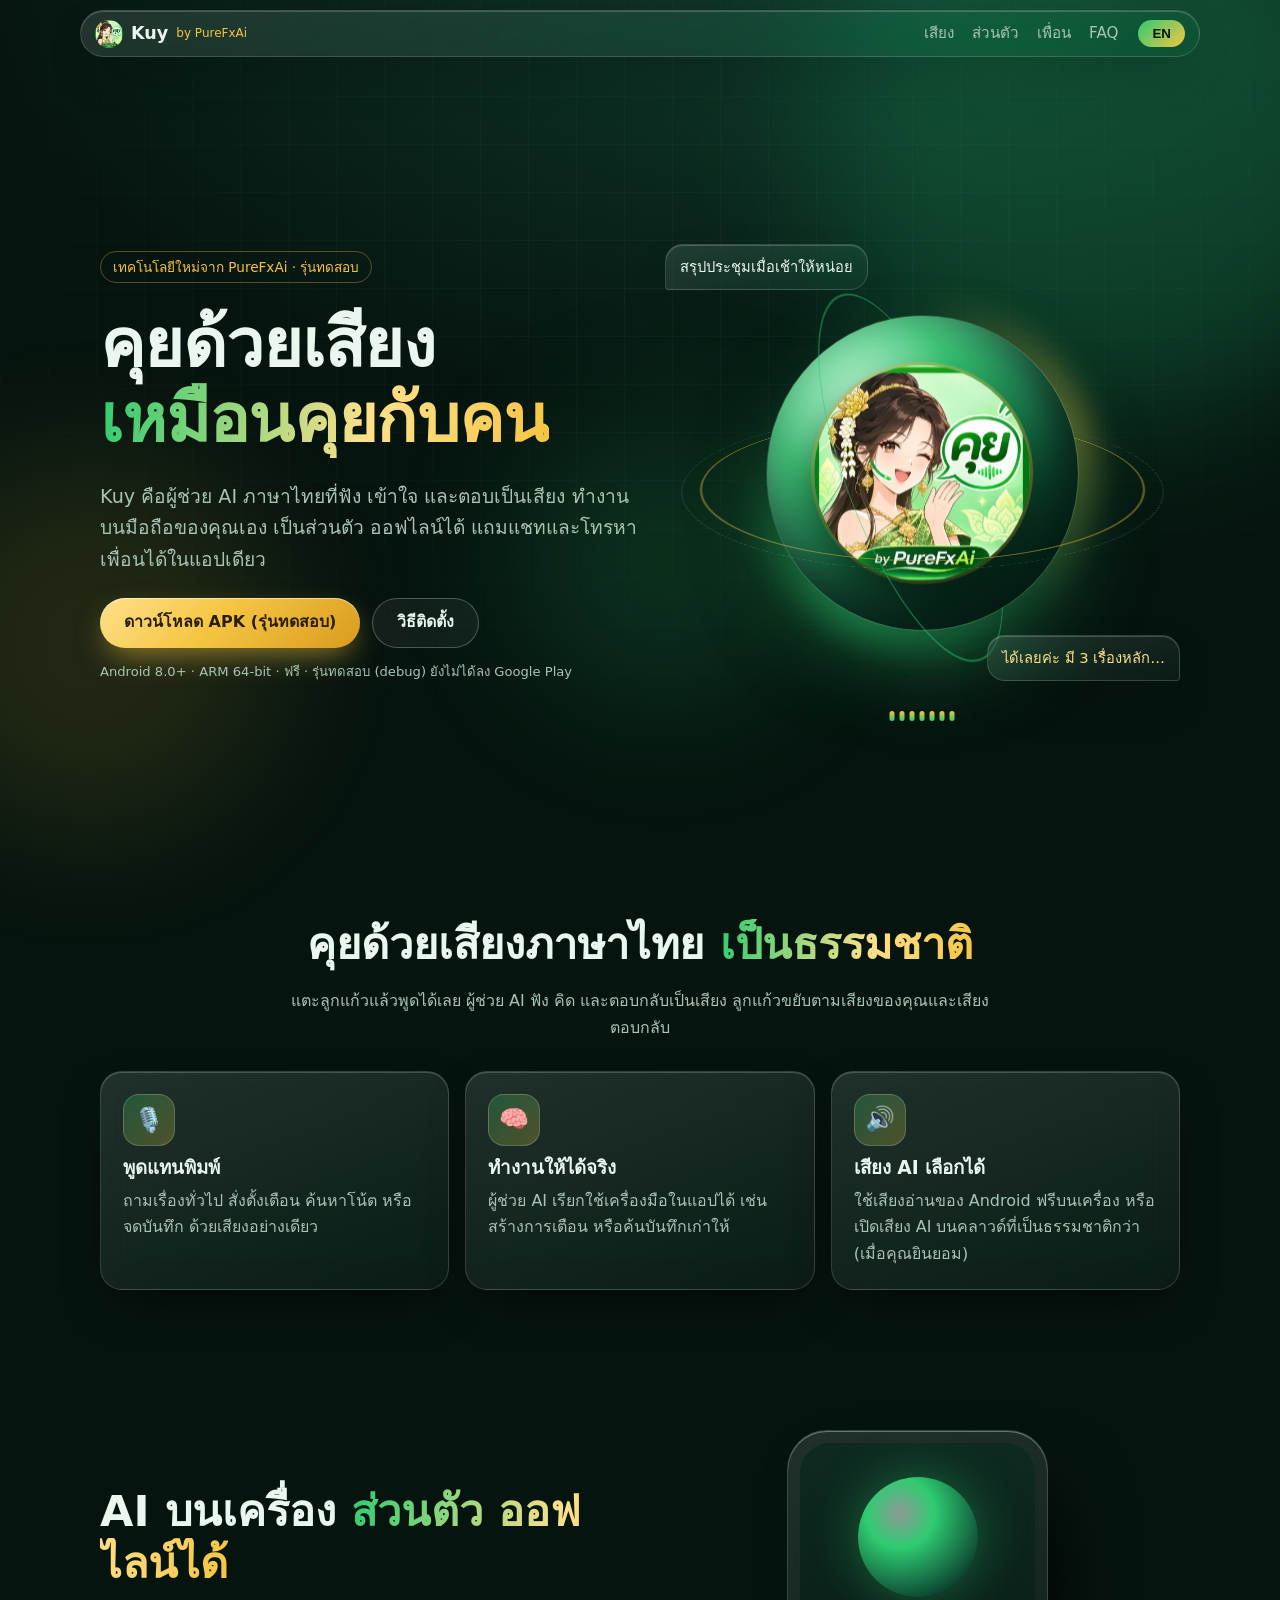
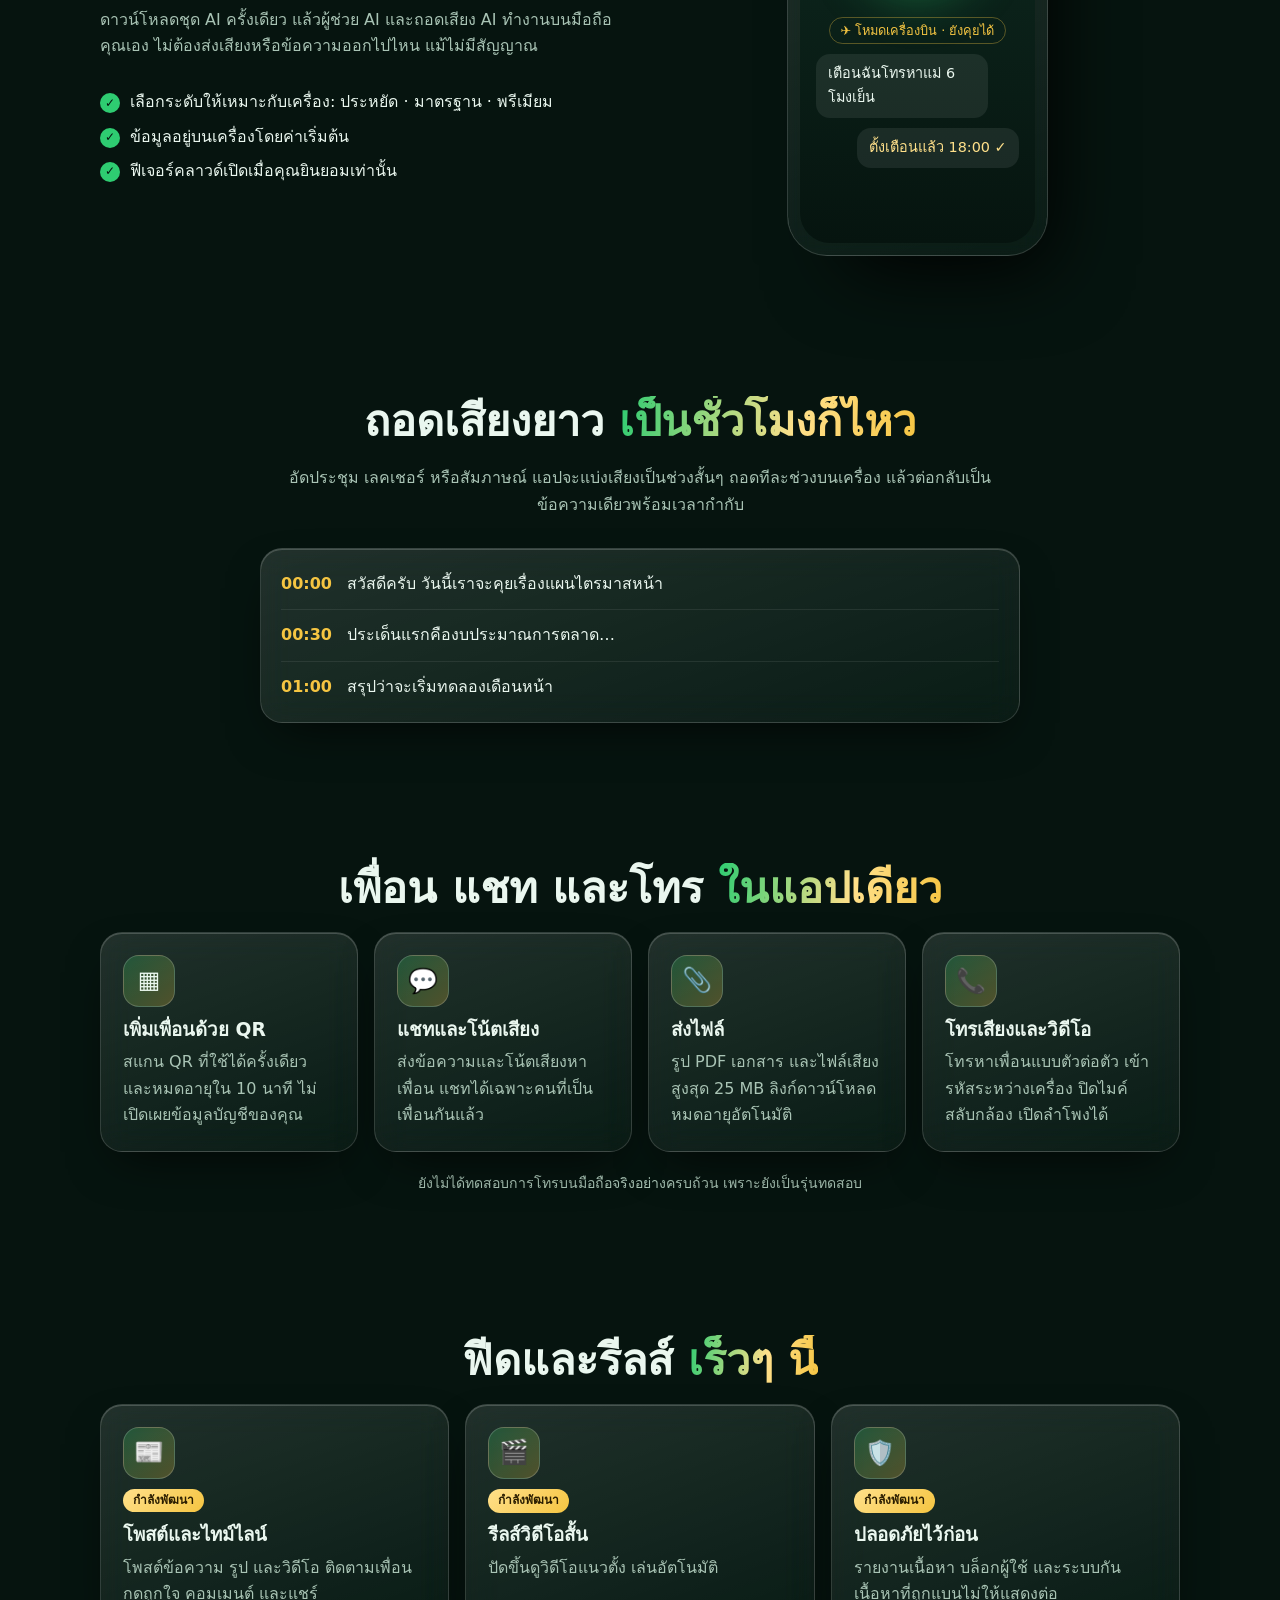
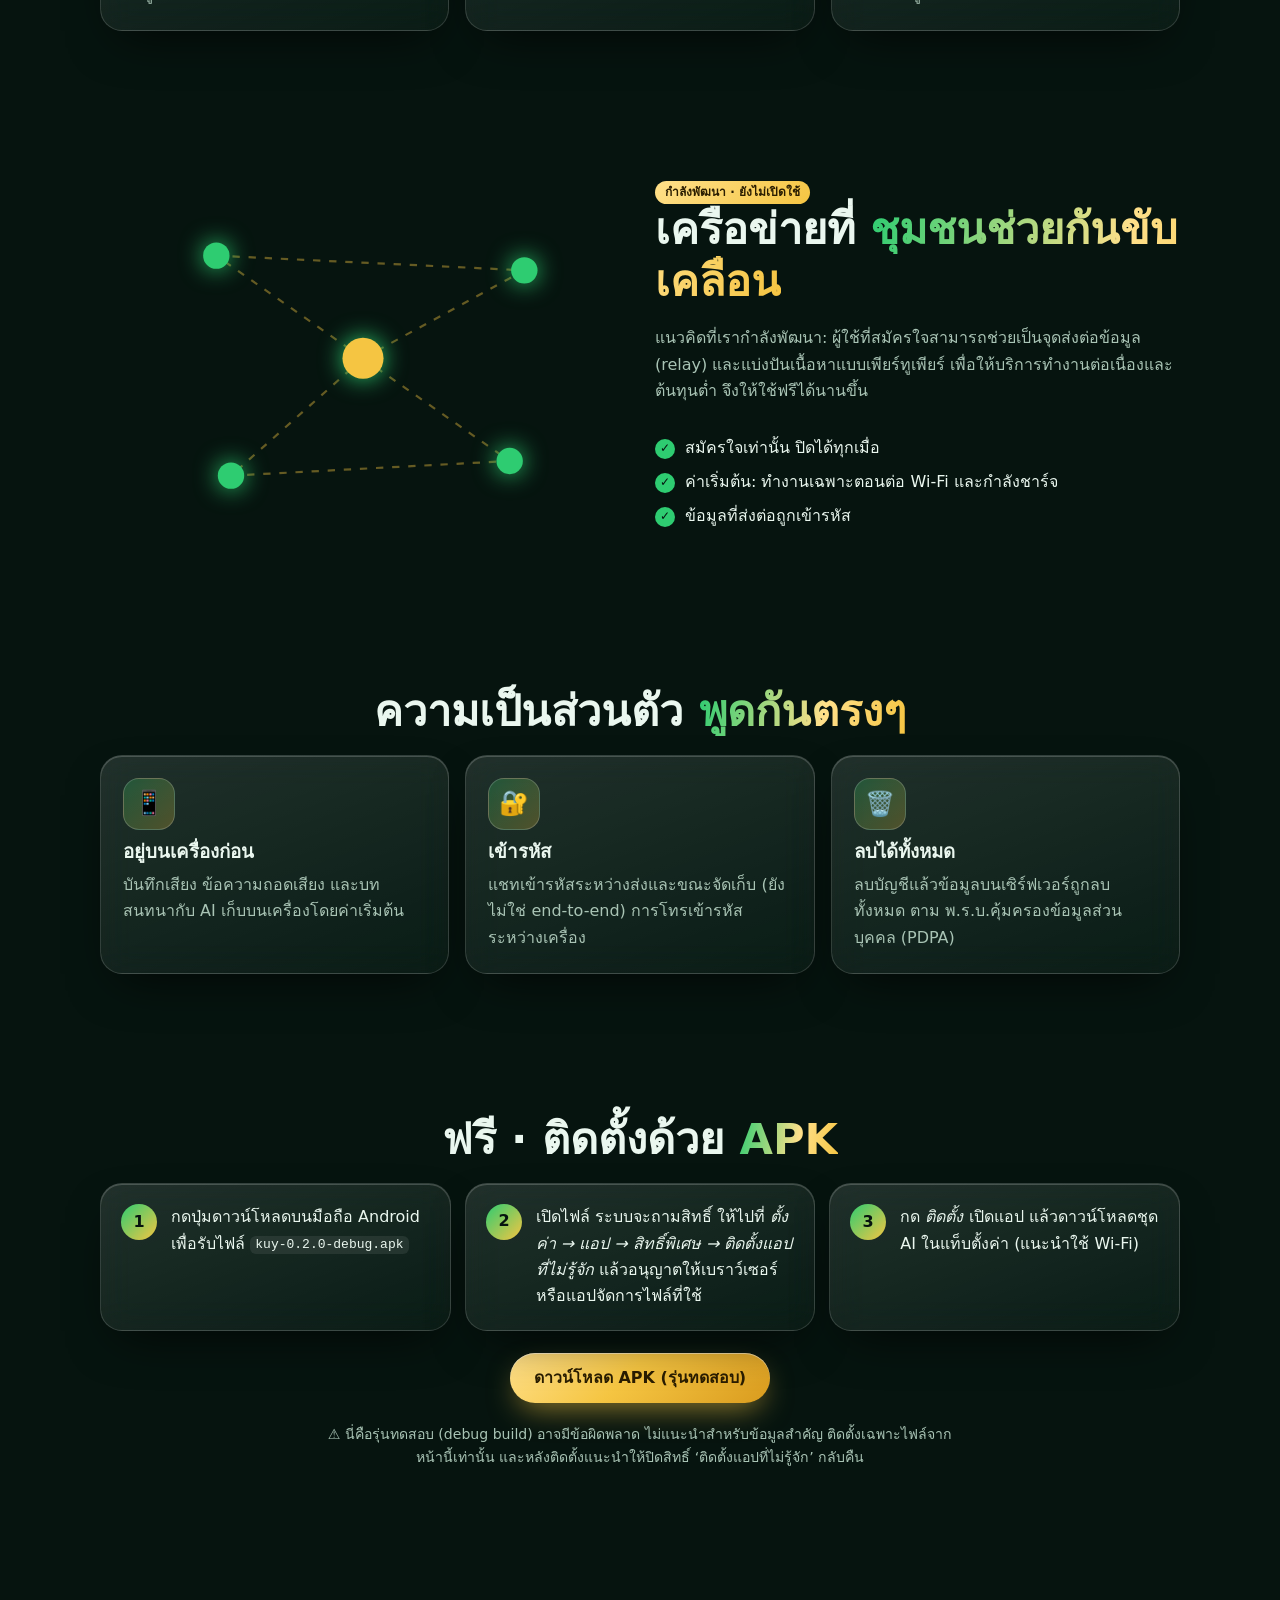
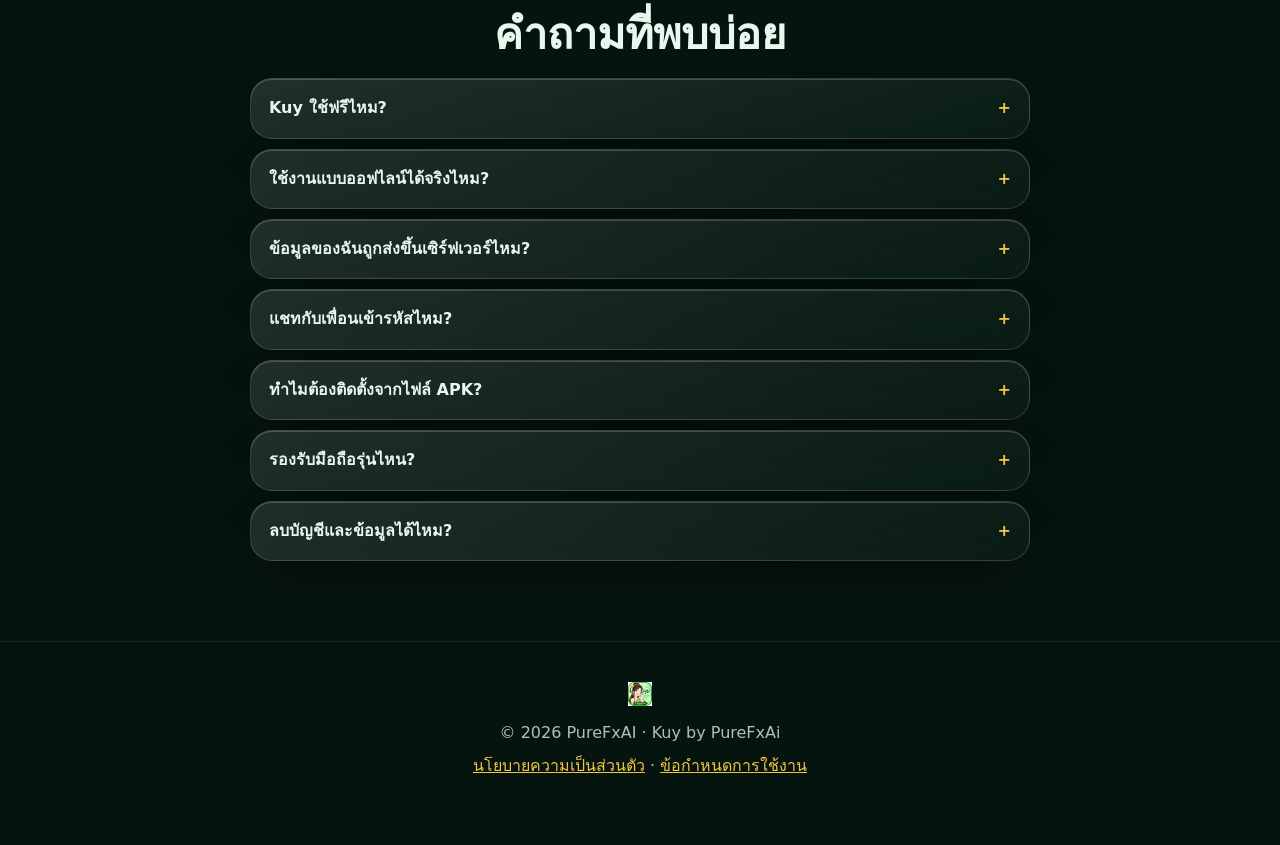
==== index.html @ c762e317 "Kuy landing page (static site)" ====
<!doctype html>
<html lang="th" data-lang="th">
<head>
<meta charset="utf-8"><meta name="viewport" content="width=device-width,initial-scale=1,viewport-fit=cover">
<title>Kuy by PureFxAi — คุยด้วยเสียงกับ AI ส่วนตัว บนมือถือคุณ</title>
<meta name="description" content="Kuy by PureFxAi: ผู้ช่วย AI คุยด้วยเสียงภาษาไทย ทำงานบนเครื่อง ออฟไลน์ได้ ถอดเสียงยาว แชทและโทรหาเพื่อน — Private Thai voice AI that runs on your phone.">
<meta name="theme-color" content="#06140f">
<meta property="og:title" content="Kuy by PureFxAi"><meta property="og:description" content="คุยด้วยเสียงกับ AI ส่วนตัว บนมือถือคุณ"><meta property="og:image" content="og.png"><meta property="og:type" content="website">
<link rel="icon" href="favicon.png"><link rel="apple-touch-icon" href="apple-touch-icon.png">
<link rel="preload" as="image" href="kuy-icon.webp">
<link rel="stylesheet" href="landing.css">
</head>
<body>
<a class="skip" href="#main"><span lang="th">ข้ามไปเนื้อหา</span><span lang="en">Skip to content</span></a>
<div class="bg" aria-hidden="true"><i class="blob b1"></i><i class="blob b2"></i><i class="blob b3"></i><i class="grid"></i></div>
<header class="nav glass"><a class="brand" href="#top"><img src="favicon.png" alt="" width="28" height="28">Kuy <small>by PureFxAi</small></a>
<nav aria-label="Main"><a href="#voice"><span lang="th">เสียง</span><span lang="en">Voice</span></a><a href="#private"><span lang="th">ส่วนตัว</span><span lang="en">Private</span></a><a href="#social"><span lang="th">เพื่อน</span><span lang="en">Friends</span></a><a href="#faq">FAQ</a></nav>
<button class="lang" id="lang" aria-label="Switch language / เปลี่ยนภาษา">EN</button></header>
<main id="main">
<section class="hero" id="top">
 <div class="hero-copy">
  <p class="eyebrow"><span lang="th">เทคโนโลยีใหม่จาก PureFxAi · รุ่นทดสอบ</span><span lang="en">New from PureFxAi · Beta</span></p>
  <h1><span lang="th">คุยด้วยเสียง<br><em>เหมือนคุยกับคน</em></span><span lang="en">Talk by voice,<br><em>like talking to a person</em></span></h1>
  <p class="lead"><span lang="th">Kuy คือผู้ช่วย AI ภาษาไทยที่ฟัง เข้าใจ และตอบเป็นเสียง ทำงานบนมือถือของคุณเอง เป็นส่วนตัว ออฟไลน์ได้ แถมแชทและโทรหาเพื่อนได้ในแอปเดียว</span><span lang="en">Kuy is a Thai-first AI assistant that listens, understands and talks back — running on your own phone. Private, works offline, and lets you chat and call friends in one app.</span></p>
  <div class="cta"><a class="btn gold" href="https://github.com/purefxaidev/kuy-web/releases/download/v0.2.0-beta/kuy-0.2.0-debug.apk" download><span lang="th">ดาวน์โหลด APK (รุ่นทดสอบ)</span><span lang="en">Download APK (beta)</span></a><a class="btn ghost" href="#install"><span lang="th">วิธีติดตั้ง</span><span lang="en">How to install</span></a></div>
  <p class="fine"><span lang="th">Android 8.0+ · ARM 64-bit · ฟรี · รุ่นทดสอบ (debug) ยังไม่ได้ลง Google Play</span><span lang="en">Android 8.0+ · ARM 64-bit · Free · Debug test build, not on Google Play yet</span></p>
 </div>
 <div class="stage" id="stage" aria-hidden="true">
  <div class="orb3d"><div class="ring r1"></div><div class="ring r2"></div><div class="ring r3"></div><div class="sphere"></div><img class="char" src="kuy-icon.webp" alt="" width="384" height="384"></div>
  <div class="bubble glass q1"><span lang="th">สรุปประชุมเมื่อเช้าให้หน่อย</span><span lang="en">Summarise this morning’s meeting</span></div>
  <div class="bubble glass q2 gold-t"><span lang="th">ได้เลยค่ะ มี 3 เรื่องหลัก…</span><span lang="en">Sure — three key points…</span></div>
  <div class="wave"><i></i><i></i><i></i><i></i><i></i><i></i><i></i></div>
 </div>
</section>

<section id="voice" class="sec">
 <h2 class="reveal"><span lang="th">คุยด้วยเสียงภาษาไทย <em>เป็นธรรมชาติ</em></span><span lang="en">Natural <em>Thai voice</em> conversations</span></h2>
 <p class="sub reveal"><span lang="th">แตะลูกแก้วแล้วพูดได้เลย ผู้ช่วย AI ฟัง คิด และตอบกลับเป็นเสียง ลูกแก้วขยับตามเสียงของคุณและเสียงตอบกลับ</span><span lang="en">Tap the orb and speak. The AI listens, thinks and answers out loud — the orb reacts to your voice and to its own.</span></p>
 <div class="cards">
  <article class="card glass reveal"><div class="ic" aria-hidden="true">🎙️</div><h3><span lang="th">พูดแทนพิมพ์</span><span lang="en">Speak, don’t type</span></h3><p><span lang="th">ถามเรื่องทั่วไป สั่งตั้งเตือน ค้นหาโน้ต หรือจดบันทึก ด้วยเสียงอย่างเดียว</span><span lang="en">Ask questions, set reminders, search or take notes — all by voice.</span></p></article>
  <article class="card glass reveal"><div class="ic" aria-hidden="true">🧠</div><h3><span lang="th">ทำงานให้ได้จริง</span><span lang="en">Gets things done</span></h3><p><span lang="th">ผู้ช่วย AI เรียกใช้เครื่องมือในแอปได้ เช่น สร้างการเตือน หรือค้นบันทึกเก่าให้</span><span lang="en">The assistant can use in-app tools — create reminders, find old notes for you.</span></p></article>
  <article class="card glass reveal"><div class="ic" aria-hidden="true">🔊</div><h3><span lang="th">เสียง AI เลือกได้</span><span lang="en">Choose the voice</span></h3><p><span lang="th">ใช้เสียงอ่านของ Android ฟรีบนเครื่อง หรือเปิดเสียง AI บนคลาวด์ที่เป็นธรรมชาติกว่า (เมื่อคุณยินยอม)</span><span lang="en">Use free on-device Android voice, or opt in to a more natural cloud AI voice.</span></p></article>
 </div>
</section>

<section id="private" class="sec split">
 <div class="reveal">
  <h2><span lang="th">AI บนเครื่อง <em>ส่วนตัว ออฟไลน์ได้</em></span><span lang="en">On-device AI — <em>private, offline</em></span></h2>
  <p class="sub left"><span lang="th">ดาวน์โหลดชุด AI ครั้งเดียว แล้วผู้ช่วย AI และถอดเสียง AI ทำงานบนมือถือคุณเอง ไม่ต้องส่งเสียงหรือข้อความออกไปไหน แม้ไม่มีสัญญาณ</span><span lang="en">Download the AI pack once and the assistant and transcription run on your phone — your voice and words don’t leave it, even with no signal.</span></p>
  <ul class="ticks">
   <li><span lang="th">เลือกระดับให้เหมาะกับเครื่อง: ประหยัด · มาตรฐาน · พรีเมียม</span><span lang="en">Tier that fits your phone: Lite · Standard · Premium</span></li>
   <li><span lang="th">ข้อมูลอยู่บนเครื่องโดยค่าเริ่มต้น</span><span lang="en">Your data stays on device by default</span></li>
   <li><span lang="th">ฟีเจอร์คลาวด์เปิดเมื่อคุณยินยอมเท่านั้น</span><span lang="en">Cloud features only with your consent</span></li>
  </ul>
 </div>
 <div class="phone glass reveal" aria-hidden="true"><div class="screen"><div class="mini-orb"></div><p class="pill">✈︎ <span lang="th">โหมดเครื่องบิน · ยังคุยได้</span><span lang="en">Airplane mode · still talking</span></p><div class="msg"><span lang="th">เตือนฉันโทรหาแม่ 6 โมงเย็น</span><span lang="en">Remind me to call mum at 6pm</span></div><div class="msg me"><span lang="th">ตั้งเตือนแล้ว 18:00 ✓</span><span lang="en">Reminder set for 18:00 ✓</span></div></div></div>
</section>

<section id="transcribe" class="sec">
 <h2 class="reveal"><span lang="th">ถอดเสียงยาว <em>เป็นชั่วโมงก็ไหว</em></span><span lang="en">Long transcription — <em>hours, not minutes</em></span></h2>
 <p class="sub reveal"><span lang="th">อัดประชุม เลคเชอร์ หรือสัมภาษณ์ แอปจะแบ่งเสียงเป็นช่วงสั้นๆ ถอดทีละช่วงบนเครื่อง แล้วต่อกลับเป็นข้อความเดียวพร้อมเวลากำกับ</span><span lang="en">Record meetings, lectures or interviews. The app splits audio into short segments, transcribes each on-device, then stitches them into one timestamped transcript.</span></p>
 <div class="timeline glass reveal" aria-hidden="true">
  <div><b>00:00</b> <span lang="th">สวัสดีครับ วันนี้เราจะคุยเรื่องแผนไตรมาสหน้า</span><span lang="en">Hi everyone, today we’ll cover next quarter’s plan</span></div>
  <div><b>00:30</b> <span lang="th">ประเด็นแรกคืองบประมาณการตลาด…</span><span lang="en">First up, the marketing budget…</span></div>
  <div><b>01:00</b> <span lang="th">สรุปว่าจะเริ่มทดลองเดือนหน้า</span><span lang="en">So we’ll start the pilot next month</span></div>
 </div>
</section>

<section id="social" class="sec">
 <h2 class="reveal"><span lang="th">เพื่อน แชท และโทร <em>ในแอปเดียว</em></span><span lang="en">Friends, chat & calls — <em>one app</em></span></h2>
 <div class="cards four">
  <article class="card glass reveal"><div class="ic" aria-hidden="true">▦</div><h3><span lang="th">เพิ่มเพื่อนด้วย QR</span><span lang="en">Add friends by QR</span></h3><p><span lang="th">สแกน QR ที่ใช้ได้ครั้งเดียวและหมดอายุใน 10 นาที ไม่เปิดเผยข้อมูลบัญชีของคุณ</span><span lang="en">Scan a single-use QR that expires in 10 minutes — no account details exposed.</span></p></article>
  <article class="card glass reveal"><div class="ic" aria-hidden="true">💬</div><h3><span lang="th">แชทและโน้ตเสียง</span><span lang="en">Chat & voice notes</span></h3><p><span lang="th">ส่งข้อความและโน้ตเสียงหาเพื่อน แชทได้เฉพาะคนที่เป็นเพื่อนกันแล้ว</span><span lang="en">Text and voice notes, only between accepted friends.</span></p></article>
  <article class="card glass reveal"><div class="ic" aria-hidden="true">📎</div><h3><span lang="th">ส่งไฟล์</span><span lang="en">Send files</span></h3><p><span lang="th">รูป PDF เอกสาร และไฟล์เสียง สูงสุด 25 MB ลิงก์ดาวน์โหลดหมดอายุอัตโนมัติ</span><span lang="en">Photos, PDFs, documents and audio up to 25 MB, with expiring download links.</span></p></article>
  <article class="card glass reveal"><div class="ic" aria-hidden="true">📞</div><h3><span lang="th">โทรเสียงและวิดีโอ</span><span lang="en">Voice & video calls</span></h3><p><span lang="th">โทรหาเพื่อนแบบตัวต่อตัว เข้ารหัสระหว่างเครื่อง ปิดไมค์ สลับกล้อง เปิดลำโพงได้</span><span lang="en">1:1 calls, encrypted device-to-device, with mute, camera switch and speaker.</span></p></article>
 </div>
 <p class="note reveal"><span lang="th">ยังไม่ได้ทดสอบการโทรบนมือถือจริงอย่างครบถ้วน เพราะยังเป็นรุ่นทดสอบ</span><span lang="en">Calls have not been fully tested on real devices yet — this is a beta.</span></p>
</section>

<section id="feed" class="sec">
 <h2 class="reveal"><span lang="th">ฟีดและรีลส์ <em>เร็วๆ นี้</em></span><span lang="en">Feed & Reels — <em>coming soon</em></span></h2>
 <div class="cards">
  <article class="card glass reveal"><div class="ic" aria-hidden="true">📰</div><span class="tag"><span lang="th">กำลังพัฒนา</span><span lang="en">In development</span></span><h3><span lang="th">โพสต์และไทม์ไลน์</span><span lang="en">Posts & timeline</span></h3><p><span lang="th">โพสต์ข้อความ รูป และวิดีโอ ติดตามเพื่อน กดถูกใจ คอมเมนต์ และแชร์</span><span lang="en">Post text, photos and video; follow, like, comment and share.</span></p></article>
  <article class="card glass reveal"><div class="ic" aria-hidden="true">🎬</div><span class="tag"><span lang="th">กำลังพัฒนา</span><span lang="en">In development</span></span><h3><span lang="th">รีลส์วิดีโอสั้น</span><span lang="en">Short-video Reels</span></h3><p><span lang="th">ปัดขึ้นดูวิดีโอแนวตั้ง เล่นอัตโนมัติ</span><span lang="en">Swipe through vertical videos that play automatically.</span></p></article>
  <article class="card glass reveal"><div class="ic" aria-hidden="true">🛡️</div><span class="tag"><span lang="th">กำลังพัฒนา</span><span lang="en">In development</span></span><h3><span lang="th">ปลอดภัยไว้ก่อน</span><span lang="en">Safety first</span></h3><p><span lang="th">รายงานเนื้อหา บล็อกผู้ใช้ และระบบกันเนื้อหาที่ถูกแบนไม่ให้แสดงต่อ</span><span lang="en">Report content, block users, and keep removed content from being shown again.</span></p></article>
 </div>
</section>

<section id="network" class="sec split rev">
 <div class="mesh reveal" aria-hidden="true"><svg viewBox="0 0 300 220"><g class="links"><line x1="150" y1="110" x2="50" y2="40"/><line x1="150" y1="110" x2="260" y2="50"/><line x1="150" y1="110" x2="60" y2="190"/><line x1="150" y1="110" x2="250" y2="180"/><line x1="50" y1="40" x2="260" y2="50"/><line x1="60" y1="190" x2="250" y2="180"/></g><g class="nodes"><circle cx="150" cy="110" r="14"/><circle cx="50" cy="40" r="9"/><circle cx="260" cy="50" r="9"/><circle cx="60" cy="190" r="9"/><circle cx="250" cy="180" r="9"/></g></svg></div>
 <div class="reveal">
  <span class="tag"><span lang="th">กำลังพัฒนา · ยังไม่เปิดใช้</span><span lang="en">In development · not live yet</span></span>
  <h2><span lang="th">เครือข่ายที่ <em>ชุมชนช่วยกันขับเคลื่อน</em></span><span lang="en">A <em>community-powered</em> network</span></h2>
  <p class="sub left"><span lang="th">แนวคิดที่เรากำลังพัฒนา: ผู้ใช้ที่สมัครใจสามารถช่วยเป็นจุดส่งต่อข้อมูล (relay) และแบ่งปันเนื้อหาแบบเพียร์ทูเพียร์ เพื่อให้บริการทำงานต่อเนื่องและต้นทุนต่ำ จึงให้ใช้ฟรีได้นานขึ้น</span><span lang="en">An idea we’re building: users who opt in can help relay traffic and share content peer-to-peer, keeping the service up and costs low so it can stay free.</span></p>
  <ul class="ticks">
   <li><span lang="th">สมัครใจเท่านั้น ปิดได้ทุกเมื่อ</span><span lang="en">Strictly opt-in, switch off anytime</span></li>
   <li><span lang="th">ค่าเริ่มต้น: ทำงานเฉพาะตอนต่อ Wi-Fi และกำลังชาร์จ</span><span lang="en">Default: only on Wi-Fi while charging</span></li>
   <li><span lang="th">ข้อมูลที่ส่งต่อถูกเข้ารหัส</span><span lang="en">Relayed data stays encrypted</span></li>
  </ul>
 </div>
</section>

<section id="privacy" class="sec">
 <h2 class="reveal"><span lang="th">ความเป็นส่วนตัว <em>พูดกันตรงๆ</em></span><span lang="en">Privacy, <em>plainly</em></span></h2>
 <div class="cards">
  <article class="card glass reveal"><div class="ic" aria-hidden="true">📱</div><h3><span lang="th">อยู่บนเครื่องก่อน</span><span lang="en">Device first</span></h3><p><span lang="th">บันทึกเสียง ข้อความถอดเสียง และบทสนทนากับ AI เก็บบนเครื่องโดยค่าเริ่มต้น</span><span lang="en">Recordings, transcripts and AI chats are stored on your device by default.</span></p></article>
  <article class="card glass reveal"><div class="ic" aria-hidden="true">🔐</div><h3><span lang="th">เข้ารหัส</span><span lang="en">Encrypted</span></h3><p><span lang="th">แชทเข้ารหัสระหว่างส่งและขณะจัดเก็บ (ยังไม่ใช่ end-to-end) การโทรเข้ารหัสระหว่างเครื่อง</span><span lang="en">Chats encrypted in transit and at rest (not yet end-to-end); calls encrypted device-to-device.</span></p></article>
  <article class="card glass reveal"><div class="ic" aria-hidden="true">🗑️</div><h3><span lang="th">ลบได้ทั้งหมด</span><span lang="en">Delete everything</span></h3><p><span lang="th">ลบบัญชีแล้วข้อมูลบนเซิร์ฟเวอร์ถูกลบทั้งหมด ตาม พ.ร.บ.คุ้มครองข้อมูลส่วนบุคคล (PDPA)</span><span lang="en">Deleting your account erases all server data, in line with Thailand’s PDPA.</span></p></article>
 </div>
</section>

<section id="install" class="sec">
 <h2 class="reveal"><span lang="th">ฟรี · ติดตั้งด้วย <em>APK</em></span><span lang="en">Free · install via <em>APK</em></span></h2>
 <ol class="steps">
  <li class="glass reveal"><b>1</b><p><span lang="th">กดปุ่มดาวน์โหลดบนมือถือ Android เพื่อรับไฟล์ <code>kuy-0.2.0-debug.apk</code></span><span lang="en">On your Android phone, tap Download to get <code>kuy-0.2.0-debug.apk</code></span></p></li>
  <li class="glass reveal"><b>2</b><p><span lang="th">เปิดไฟล์ ระบบจะถามสิทธิ์ ให้ไปที่ <i>ตั้งค่า → แอป → สิทธิ์พิเศษ → ติดตั้งแอปที่ไม่รู้จัก</i> แล้วอนุญาตให้เบราว์เซอร์หรือแอปจัดการไฟล์ที่ใช้</span><span lang="en">Open it. When asked, go to <i>Settings → Apps → Special access → Install unknown apps</i> and allow your browser or file manager</span></p></li>
  <li class="glass reveal"><b>3</b><p><span lang="th">กด <i>ติดตั้ง</i> เปิดแอป แล้วดาวน์โหลดชุด AI ในแท็บตั้งค่า (แนะนำใช้ Wi-Fi)</span><span lang="en">Tap <i>Install</i>, open the app, then download the AI pack in Settings (Wi-Fi recommended)</span></p></li>
 </ol>
 <div class="cta center reveal"><a class="btn gold" href="https://github.com/purefxaidev/kuy-web/releases/download/v0.2.0-beta/kuy-0.2.0-debug.apk" download><span lang="th">ดาวน์โหลด APK (รุ่นทดสอบ)</span><span lang="en">Download APK (beta)</span></a></div>
 <p class="note reveal"><span lang="th">⚠️ นี่คือรุ่นทดสอบ (debug build) อาจมีข้อผิดพลาด ไม่แนะนำสำหรับข้อมูลสำคัญ ติดตั้งเฉพาะไฟล์จากหน้านี้เท่านั้น และหลังติดตั้งแนะนำให้ปิดสิทธิ์ ‘ติดตั้งแอปที่ไม่รู้จัก’ กลับคืน</span><span lang="en">⚠️ This is a debug test build and may have bugs; don’t rely on it for important data. Only install the file from this page, and switch ‘Install unknown apps’ back off afterwards.</span></p>
</section>

<section id="faq" class="sec narrow"><h2 class="reveal"><span lang="th">คำถามที่พบบ่อย</span><span lang="en">FAQ</span></h2><details class="glass reveal"><summary><span lang="th">Kuy ใช้ฟรีไหม?</span><span lang="en">Is Kuy free?</span></summary><p><span lang="th">ตอนนี้เป็นรุ่นทดสอบ (beta) ดาวน์โหลดและใช้ได้ฟรี หากมีแผนบริการเสริมในอนาคต จะแจ้งให้ทราบอย่างชัดเจนก่อน</span><span lang="en">It's a free beta right now. If optional paid extras ever come, they'll be announced clearly first.</span></p></details><details class="glass reveal"><summary><span lang="th">ใช้งานแบบออฟไลน์ได้จริงไหม?</span><span lang="en">Does it really work offline?</span></summary><p><span lang="th">ได้ หลังดาวน์โหลดชุด AI ลงเครื่องครั้งแรก ผู้ช่วย AI และการถอดเสียงทำงานบนมือถือได้โดยไม่ต้องใช้อินเทอร์เน็ต ส่วนแชท โทร และเสียง AI บนคลาวด์ต้องต่อเน็ต</span><span lang="en">Yes. After a one-time download of the AI pack, the assistant and transcription run on your phone with no internet. Chat, calls and cloud voice need a connection.</span></p></details><details class="glass reveal"><summary><span lang="th">ข้อมูลของฉันถูกส่งขึ้นเซิร์ฟเวอร์ไหม?</span><span lang="en">Is my data uploaded?</span></summary><p><span lang="th">โดยค่าเริ่มต้น บันทึกเสียง ข้อความถอดเสียง และบทสนทนากับ AI อยู่บนเครื่องคุณ จะส่งขึ้นคลาวด์เมื่อคุณเปิดใช้และยินยอมเท่านั้น</span><span lang="en">By default, recordings, transcripts and AI chats stay on your device. Nothing goes to the cloud unless you turn it on and agree.</span></p></details><details class="glass reveal"><summary><span lang="th">แชทกับเพื่อนเข้ารหัสไหม?</span><span lang="en">Are chats encrypted?</span></summary><p><span lang="th">ข้อความและไฟล์เข้ารหัสระหว่างส่ง (TLS) และเข้ารหัสขณะจัดเก็บบนเซิร์ฟเวอร์ แต่ยังไม่ใช่ end-to-end ส่วนการโทรเสียง/วิดีโอเข้ารหัสระหว่างเครื่องด้วย DTLS-SRTP</span><span lang="en">Messages and files are encrypted in transit (TLS) and at rest on the server, but not yet end-to-end. Voice/video calls are encrypted device-to-device with DTLS-SRTP.</span></p></details><details class="glass reveal"><summary><span lang="th">ทำไมต้องติดตั้งจากไฟล์ APK?</span><span lang="en">Why install from an APK?</span></summary><p><span lang="th">Kuy ยังอยู่ช่วงทดสอบและยังไม่ได้ลง Google Play ไฟล์นี้เป็นรุ่นทดสอบ (debug build) เหมาะสำหรับผู้ที่อยากลองก่อน</span><span lang="en">Kuy is still in testing and not on Google Play yet. This file is a debug test build for early testers.</span></p></details><details class="glass reveal"><summary><span lang="th">รองรับมือถือรุ่นไหน?</span><span lang="en">Which phones are supported?</span></summary><p><span lang="th">Android 8.0 ขึ้นไป ชิป ARM 64-bit แนะนำ RAM 4 GB ขึ้นไป แอปจะเลือกระดับ AI (ประหยัด/มาตรฐาน/พรีเมียม) ให้เหมาะกับเครื่องอัตโนมัติ</span><span lang="en">Android 8.0+, 64-bit ARM; 4 GB RAM or more recommended. The app picks an AI tier (Lite/Standard/Premium) to suit your phone.</span></p></details><details class="glass reveal"><summary><span lang="th">ลบบัญชีและข้อมูลได้ไหม?</span><span lang="en">Can I delete my account?</span></summary><p><span lang="th">ได้ทุกเมื่อในเมนูตั้งค่า ระบบจะลบบัญชีและข้อมูลบนเซิร์ฟเวอร์ทั้งหมด รวมถึงข้อความ ไฟล์ รายชื่อเพื่อน และประวัติการโทร ตาม PDPA</span><span lang="en">Anytime, in Settings. Your account and all server data — messages, files, friends, call history — are erased, per PDPA.</span></p></details></section>
</main>
<footer class="foot"><img src="favicon.png" alt="" width="24" height="24"><p>© 2026 PureFxAI · Kuy by PureFxAi</p>
<p><a href="privacy.html"><span lang="th">นโยบายความเป็นส่วนตัว</span><span lang="en">Privacy Policy</span></a> · <a href="terms.html"><span lang="th">ข้อกำหนดการใช้งาน</span><span lang="en">Terms</span></a></p></footer>
<script src="landing.js" defer></script>
</body></html>
---- landing.css ----
:root{--g:#2ecc71;--e:#1fa463;--dg:#0b3d2e;--gold:#f5c542;--gold2:#ffe08a;--night:#06140f;--tx:#eaf7ef;--mut:#a9c4b5;--r:22px}
*{box-sizing:border-box}html{scroll-behavior:smooth;-webkit-text-size-adjust:100%}
body{margin:0;font-family:"Noto Sans Thai","IBM Plex Sans Thai","Sarabun",system-ui,-apple-system,"Segoe UI",sans-serif;color:var(--tx);background:var(--night);line-height:1.65;overflow-x:hidden}
html[data-lang=th] [lang=en],html[data-lang=en] [lang=th]{display:none}
a{color:var(--gold)}img{max-width:100%}code{background:#ffffff14;padding:.1em .4em;border-radius:6px}
.skip{position:absolute;left:-999px}.skip:focus{left:12px;top:12px;z-index:99;background:#000;padding:8px}
:focus-visible{outline:2px solid var(--gold);outline-offset:3px}
.bg{position:fixed;inset:0;z-index:-1;background:radial-gradient(120% 80% at 70% 0%,#0f3a2b 0%,var(--night) 60%)}
.blob{position:absolute;border-radius:50%;filter:blur(70px);opacity:.45;animation:float 18s ease-in-out infinite}
.b1{width:46vmax;height:46vmax;background:#1fa46388;top:-12vmax;right:-10vmax}.b2{width:30vmax;height:30vmax;background:#f5c54240;bottom:5vmax;left:-8vmax;animation-delay:-6s}
.b3{width:24vmax;height:24vmax;background:#2ecc7155;top:45%;left:40%;animation-delay:-12s}
.grid{position:absolute;inset:0;background-image:linear-gradient(#ffffff08 1px,transparent 1px),linear-gradient(90deg,#ffffff08 1px,transparent 1px);background-size:48px 48px;mask-image:radial-gradient(80% 60% at 50% 30%,#000,transparent)}
@keyframes float{50%{transform:translate(3vmax,4vmax) scale(1.08)}}
.glass{background:linear-gradient(160deg,#ffffff1f,#ffffff08);border:1px solid #ffffff26;border-radius:var(--r);backdrop-filter:blur(16px) saturate(140%);-webkit-backdrop-filter:blur(16px) saturate(140%);box-shadow:0 20px 50px -20px #000c,inset 0 1px 0 #ffffff30}
.nav{position:sticky;top:10px;z-index:10;margin:10px auto 0;max-width:1120px;width:calc(100% - 20px);display:flex;align-items:center;gap:12px;padding:8px 14px;border-radius:999px}
.brand{display:flex;align-items:center;gap:8px;font-weight:800;color:var(--tx);text-decoration:none;font-size:1.1rem}.brand img{border-radius:50%}.brand small{color:var(--gold);font-weight:500;font-size:.75rem}
.nav nav{display:none;gap:18px;margin-left:auto}.nav nav a{color:var(--mut);text-decoration:none;font-size:.95rem}.nav nav a:hover{color:var(--tx)}
.lang{margin-left:auto;background:linear-gradient(135deg,var(--g),var(--gold));border:0;color:var(--night);font-weight:800;border-radius:999px;padding:6px 14px;cursor:pointer}
@media(min-width:760px){.nav nav{display:flex}.lang{margin-left:8px}}
.hero{max-width:1120px;margin:0 auto;padding:48px 20px 30px;display:grid;gap:24px;align-items:center;min-height:min(88vh,820px)}
@media(min-width:900px){.hero{grid-template-columns:1.05fr 1fr;padding-top:70px}}
.eyebrow{display:inline-block;color:var(--gold);border:1px solid #f5c54255;border-radius:999px;padding:4px 12px;font-size:.85rem;margin:0}
h1{font-size:clamp(2.3rem,7vw,4.2rem);line-height:1.12;margin:.35em 0;letter-spacing:-.01em}
h1 em,h2 em{font-style:normal;background:linear-gradient(100deg,var(--g),var(--gold2) 60%,var(--gold));-webkit-background-clip:text;background-clip:text;color:transparent}
.lead{color:var(--mut);font-size:clamp(1rem,2.4vw,1.2rem);max-width:36em}.fine{color:var(--mut);font-size:.82rem}
.cta{display:flex;flex-wrap:wrap;gap:12px;margin:22px 0 8px}.cta.center{justify-content:center}
.btn{display:inline-flex;align-items:center;justify-content:center;min-height:50px;padding:0 24px;border-radius:999px;font-weight:800;text-decoration:none;transition:transform .2s,box-shadow .2s}
.btn.gold{background:linear-gradient(135deg,var(--gold2),var(--gold) 45%,#d99b1e);color:#2a1d00;box-shadow:0 12px 30px -8px #f5c54299,inset 0 1px 0 #fff8}
.btn.ghost{color:var(--tx);border:1px solid #ffffff40;background:#ffffff0d}.btn:hover{transform:translateY(-2px)}
.stage{position:relative;height:min(86vw,520px);perspective:900px}
.orb3d{position:absolute;inset:8%;transform-style:preserve-3d;transition:transform .25s ease-out}
.sphere{position:absolute;inset:14%;border-radius:50%;background:radial-gradient(circle at 32% 28%,#fff9 0,#9ff0c1 8%,var(--g) 30%,var(--e) 52%,var(--dg) 78%),var(--dg);box-shadow:0 40px 90px -20px #2ecc7188,inset -30px -40px 80px #031b12,inset 20px 20px 60px #ffffff40,0 0 0 1px #ffffff22;animation:breathe 4s ease-in-out infinite}
.sphere::after{content:"";position:absolute;inset:-6%;border-radius:50%;background:conic-gradient(from 0deg,transparent,#f5c54255,transparent 40%,#2ecc7155,transparent 75%);filter:blur(14px);animation:spin 9s linear infinite;z-index:-1}
.char{position:absolute;left:50%;top:50%;width:46%;height:auto;aspect-ratio:1;object-fit:cover;transform:translate(-50%,-50%) translateZ(70px);border-radius:50%;box-shadow:0 18px 40px #000a,0 0 0 3px #f5c54266;animation:bob 5s ease-in-out infinite}
.ring{position:absolute;inset:0;border-radius:50%;border:2px solid #f5c54266;transform:rotateX(72deg);animation:spinx 14s linear infinite}
.r2{inset:6%;border-color:#2ecc7177;transform:rotateY(70deg) rotateX(20deg);animation-duration:18s;animation-direction:reverse}.r3{inset:-4%;border:1px dashed #ffffff30;animation-duration:30s}
@keyframes spin{to{transform:rotate(360deg)}}@keyframes spinx{to{transform:rotateX(72deg) rotateZ(360deg)}}
@keyframes breathe{50%{transform:scale(1.04)}}@keyframes bob{50%{transform:translate(-50%,-54%) translateZ(70px)}}
.bubble{position:absolute;padding:10px 14px;font-size:.92rem;border-radius:18px 18px 18px 4px;max-width:62%;animation:bob2 6s ease-in-out infinite}
.q1{top:6%;left:0}.q2{bottom:10%;right:0;border-radius:18px 18px 4px 18px;animation-delay:-3s}.gold-t{color:var(--gold2)}
@keyframes bob2{50%{transform:translateY(-10px)}}
.wave{position:absolute;bottom:0;left:50%;transform:translateX(-50%);display:flex;gap:5px;height:34px;align-items:center}
.wave i{width:5px;border-radius:3px;background:linear-gradient(var(--gold),var(--g));animation:wv 1.1s ease-in-out infinite;height:30%}
.wave i:nth-child(2n){animation-delay:-.3s}.wave i:nth-child(3n){animation-delay:-.6s}@keyframes wv{50%{height:100%}}
.sec{max-width:1120px;margin:0 auto;padding:70px 20px}
h2{font-size:clamp(1.7rem,4.6vw,2.7rem);line-height:1.2;margin:0 0 .4em;text-align:center}
.sub{color:var(--mut);text-align:center;max-width:44em;margin:0 auto 30px}.sub.left,.split h2{text-align:left;margin-left:0}
.cards{display:grid;gap:16px;grid-template-columns:repeat(auto-fit,minmax(240px,1fr))}
.card{padding:22px;transition:transform .35s,box-shadow .35s;transform-style:preserve-3d}.card:hover{transform:translateY(-6px) rotateX(4deg);box-shadow:0 30px 60px -25px #2ecc7166,inset 0 1px 0 #fff4}
.card h3{margin:.4em 0 .2em}.card p{margin:0;color:var(--mut)}
.ic{width:52px;height:52px;display:grid;place-items:center;font-size:1.5rem;border-radius:16px;background:linear-gradient(135deg,#2ecc7140,#f5c54240);border:1px solid #ffffff30}
.tag{display:inline-block;font-size:.75rem;font-weight:700;color:#2a1d00;background:linear-gradient(135deg,var(--gold2),var(--gold));border-radius:999px;padding:2px 10px;margin:10px 0 0}
.split{display:grid;gap:30px;align-items:center}@media(min-width:900px){.split{grid-template-columns:1fr 1fr}.rev>:first-child{order:0}}
.ticks{list-style:none;padding:0}.ticks li{padding-left:30px;position:relative;margin:8px 0}.ticks li::before{content:"✓";position:absolute;left:0;color:var(--night);background:var(--g);width:20px;height:20px;border-radius:50%;display:grid;place-items:center;font-size:.75rem;top:4px;font-weight:900}
.phone{max-width:300px;margin:0 auto;padding:12px;border-radius:40px;transform:rotateY(-14deg) rotateX(6deg);box-shadow:30px 40px 80px -30px #000,inset 0 1px 0 #fff5}
.screen{background:linear-gradient(#0e2a20,#06140f);border-radius:30px;padding:24px 16px;min-height:400px;display:flex;flex-direction:column;gap:10px}
.mini-orb{width:120px;height:120px;margin:10px auto;border-radius:50%;background:radial-gradient(circle at 35% 30%,#fff8,var(--g) 30%,var(--dg) 80%);box-shadow:0 0 50px #2ecc7166;animation:breathe 3s infinite}
.pill{align-self:center;font-size:.8rem;color:var(--gold);border:1px solid #f5c54255;border-radius:999px;padding:2px 10px;margin:0}
.msg{background:#ffffff14;border-radius:14px;padding:8px 12px;font-size:.9rem;max-width:85%}.msg.me{align-self:flex-end;color:var(--gold2)}
.timeline{max-width:760px;margin:0 auto;padding:10px 20px}.timeline div{padding:12px 0;border-bottom:1px solid #ffffff14}.timeline div:last-child{border:0}.timeline b{color:var(--gold);font-variant-numeric:tabular-nums;margin-right:10px}
.note{color:var(--mut);font-size:.88rem;text-align:center;max-width:46em;margin:20px auto 0}
.mesh svg{width:100%;max-width:440px;display:block;margin:auto}.links line{stroke:#f5c54266;stroke-width:1.5;stroke-dasharray:5 6;animation:dash 3s linear infinite}
.nodes circle{fill:url(#none);fill:var(--g);filter:drop-shadow(0 0 8px #2ecc71)}.nodes circle:first-child{fill:var(--gold)}@keyframes dash{to{stroke-dashoffset:-44}}
.steps{list-style:none;padding:0;display:grid;gap:14px;grid-template-columns:repeat(auto-fit,minmax(250px,1fr))}.steps li{padding:20px;display:flex;gap:14px}
.steps b{flex:none;width:36px;height:36px;border-radius:50%;display:grid;place-items:center;background:linear-gradient(135deg,var(--g),var(--gold));color:var(--night)}.steps p{margin:0}
.narrow{max-width:820px}details{margin:10px 0;padding:4px 18px}summary{cursor:pointer;font-weight:700;padding:12px 0;list-style:none}summary::after{content:"+";float:right;color:var(--gold)}details[open] summary::after{content:"−"}details p{color:var(--mut);margin-top:0}
.foot{text-align:center;padding:40px 20px 60px;color:var(--mut);border-top:1px solid #ffffff14}.foot p{margin:6px 0}
.reveal{opacity:0;transform:translateY(28px);transition:opacity .8s ease,transform .8s cubic-bezier(.2,.7,.2,1)}.reveal.in{opacity:1;transform:none}
@media(prefers-reduced-motion:reduce){*,*::before,*::after{animation:none!important;transition:none!important}.reveal{opacity:1;transform:none}html{scroll-behavior:auto}}
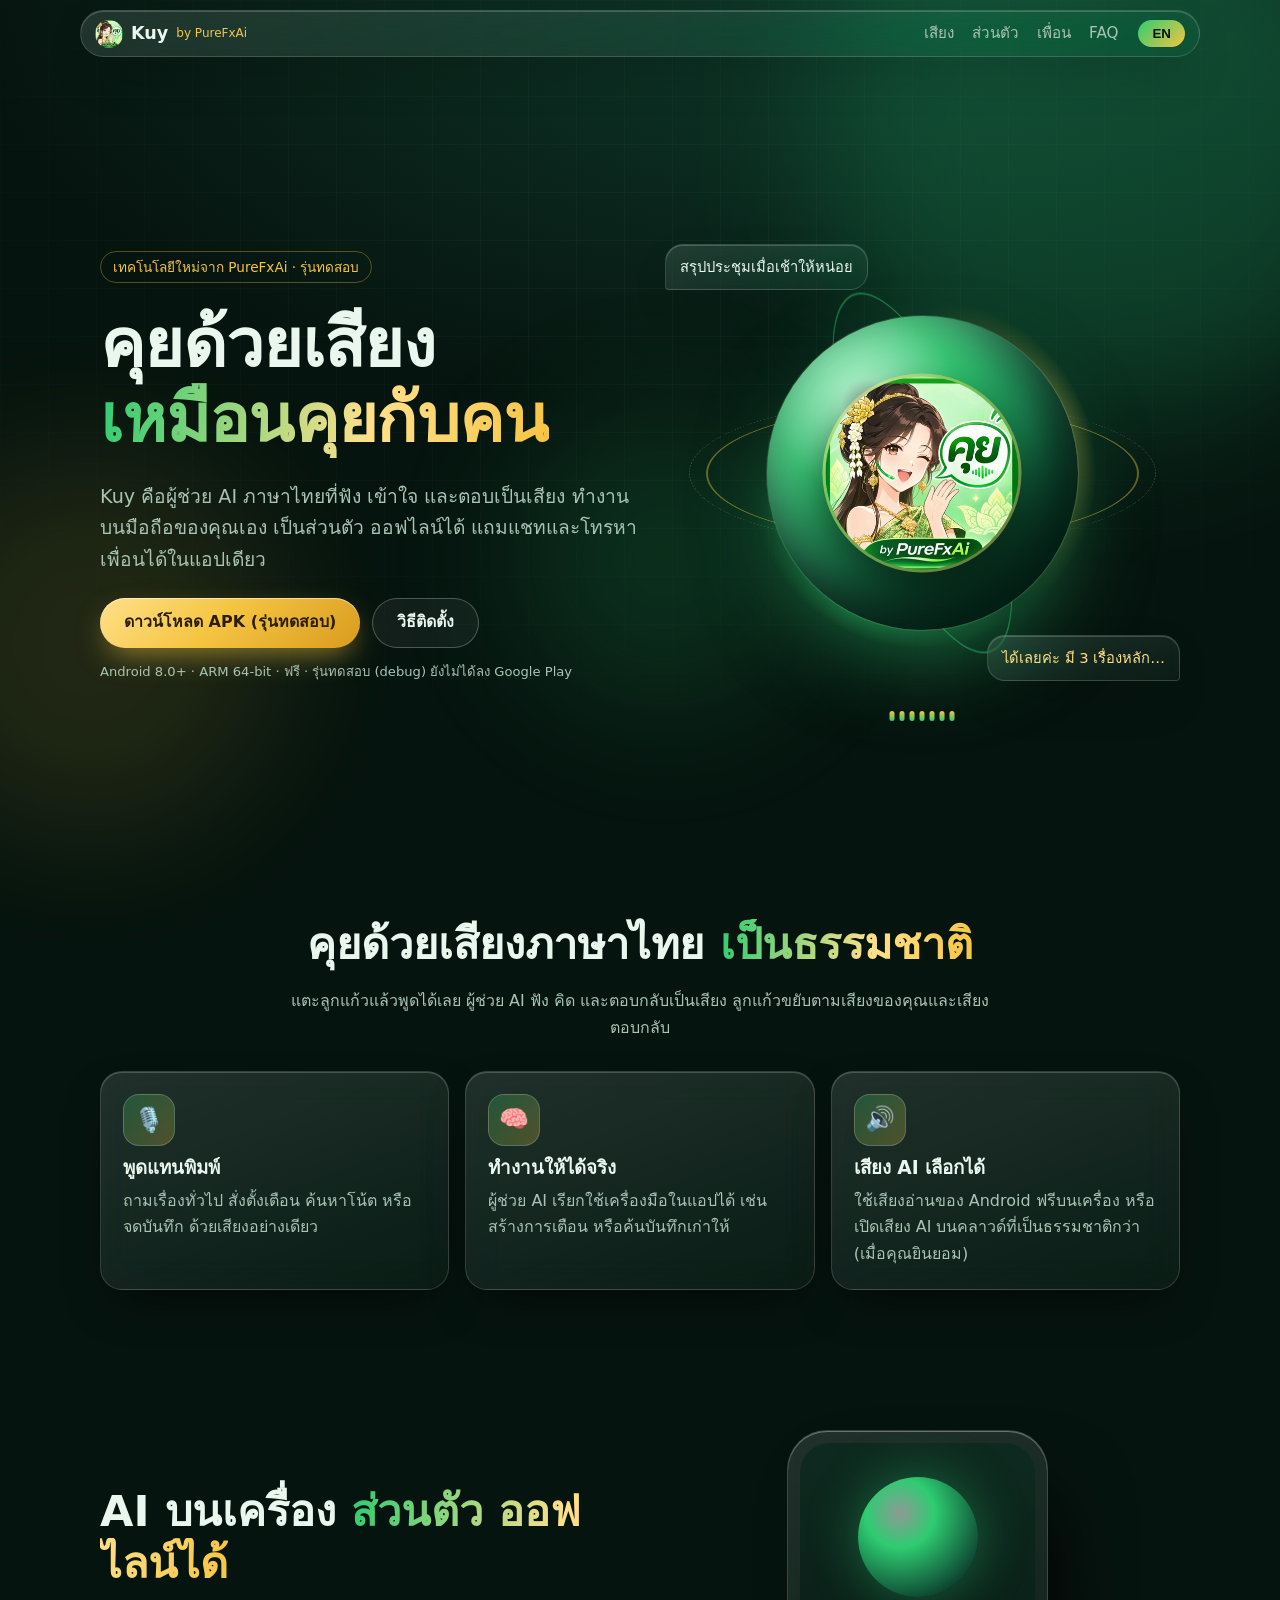
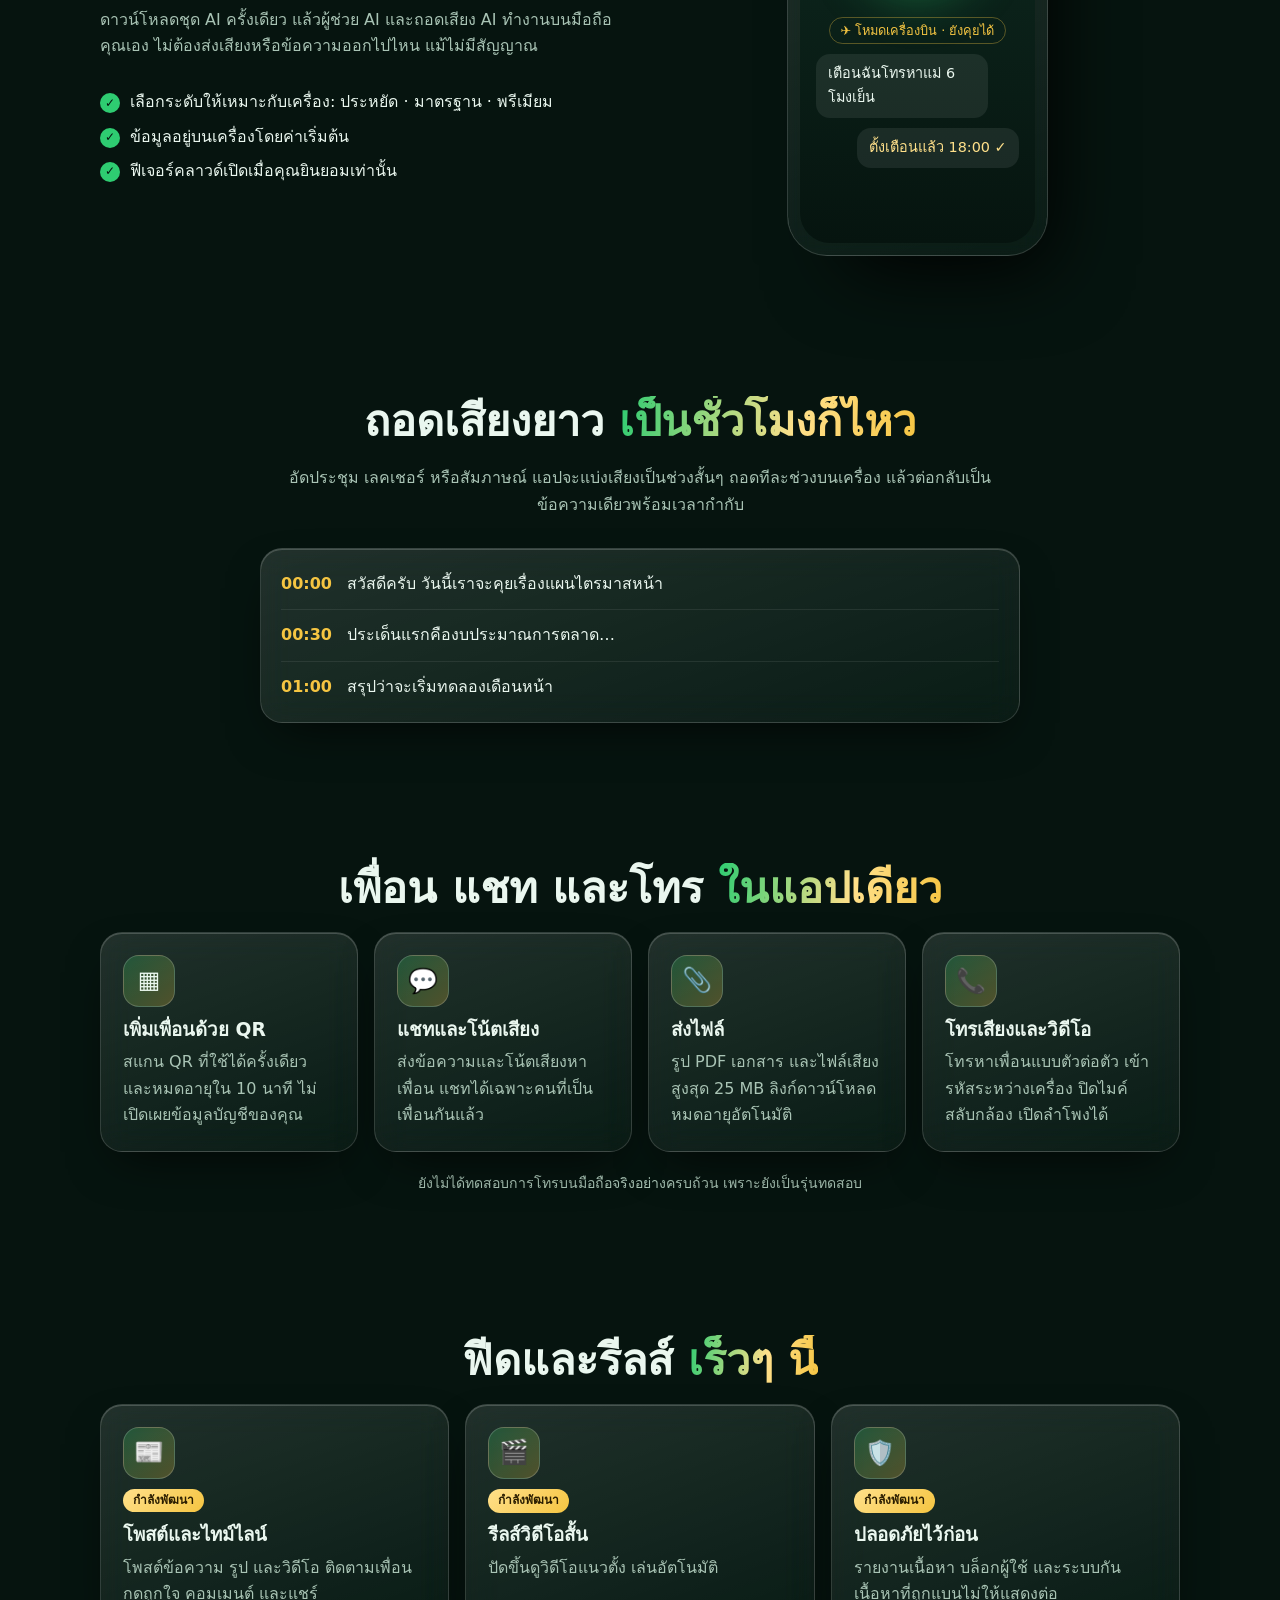
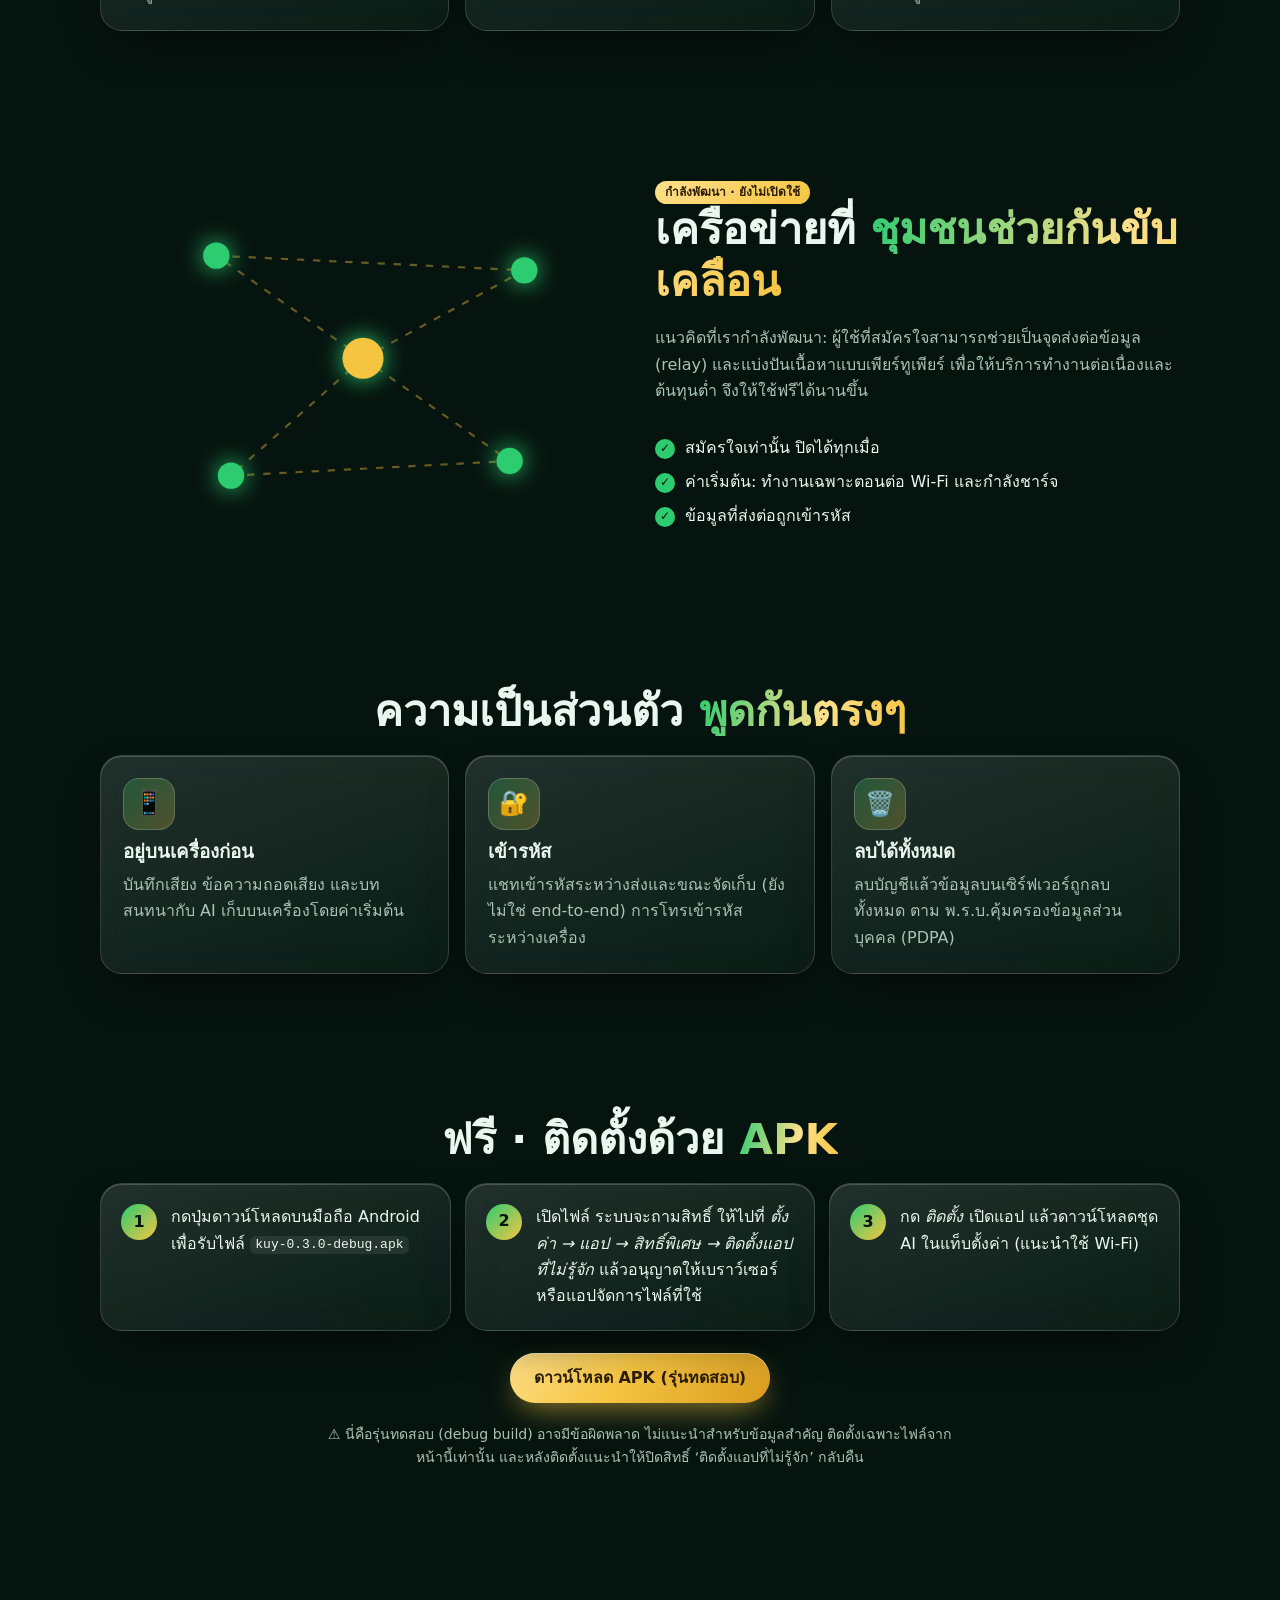
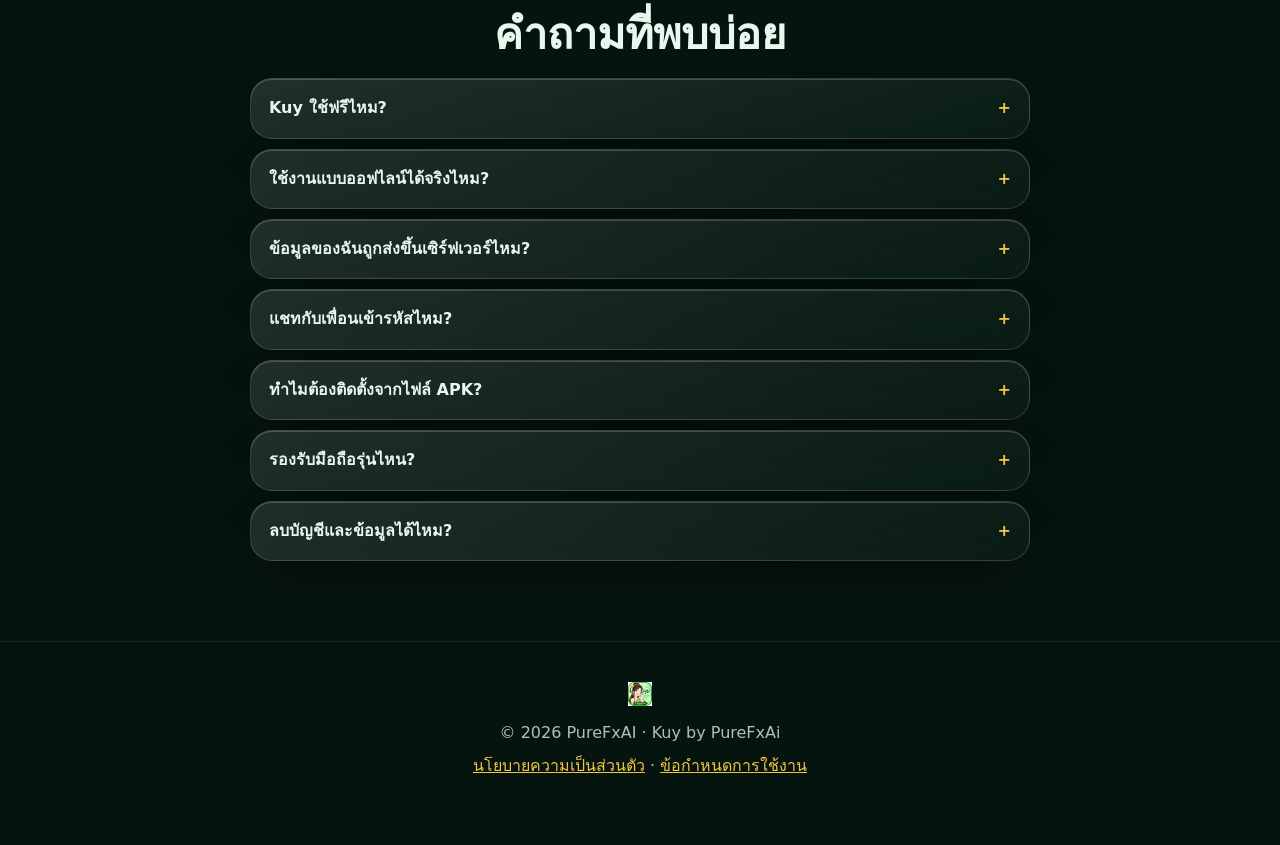
==== commit fd9988bc: "Download link: v0.3.0-beta" ====
--- a/index.html
+++ b/index.html
@@ -22,7 +22,7 @@
   <p class="eyebrow"><span lang="th">เทคโนโลยีใหม่จาก PureFxAi · รุ่นทดสอบ</span><span lang="en">New from PureFxAi · Beta</span></p>
   <h1><span lang="th">คุยด้วยเสียง<br><em>เหมือนคุยกับคน</em></span><span lang="en">Talk by voice,<br><em>like talking to a person</em></span></h1>
   <p class="lead"><span lang="th">Kuy คือผู้ช่วย AI ภาษาไทยที่ฟัง เข้าใจ และตอบเป็นเสียง ทำงานบนมือถือของคุณเอง เป็นส่วนตัว ออฟไลน์ได้ แถมแชทและโทรหาเพื่อนได้ในแอปเดียว</span><span lang="en">Kuy is a Thai-first AI assistant that listens, understands and talks back — running on your own phone. Private, works offline, and lets you chat and call friends in one app.</span></p>
-  <div class="cta"><a class="btn gold" href="https://github.com/purefxaidev/kuy-web/releases/download/v0.2.0-beta/kuy-0.2.0-debug.apk" download><span lang="th">ดาวน์โหลด APK (รุ่นทดสอบ)</span><span lang="en">Download APK (beta)</span></a><a class="btn ghost" href="#install"><span lang="th">วิธีติดตั้ง</span><span lang="en">How to install</span></a></div>
+  <div class="cta"><a class="btn gold" href="https://github.com/purefxaidev/kuy-web/releases/download/v0.3.0-beta/kuy-0.3.0-debug.apk" download><span lang="th">ดาวน์โหลด APK (รุ่นทดสอบ)</span><span lang="en">Download APK (beta)</span></a><a class="btn ghost" href="#install"><span lang="th">วิธีติดตั้ง</span><span lang="en">How to install</span></a></div>
   <p class="fine"><span lang="th">Android 8.0+ · ARM 64-bit · ฟรี · รุ่นทดสอบ (debug) ยังไม่ได้ลง Google Play</span><span lang="en">Android 8.0+ · ARM 64-bit · Free · Debug test build, not on Google Play yet</span></p>
  </div>
  <div class="stage" id="stage" aria-hidden="true">
@@ -112,11 +112,11 @@
 <section id="install" class="sec">
  <h2 class="reveal"><span lang="th">ฟรี · ติดตั้งด้วย <em>APK</em></span><span lang="en">Free · install via <em>APK</em></span></h2>
  <ol class="steps">
-  <li class="glass reveal"><b>1</b><p><span lang="th">กดปุ่มดาวน์โหลดบนมือถือ Android เพื่อรับไฟล์ <code>kuy-0.2.0-debug.apk</code></span><span lang="en">On your Android phone, tap Download to get <code>kuy-0.2.0-debug.apk</code></span></p></li>
+  <li class="glass reveal"><b>1</b><p><span lang="th">กดปุ่มดาวน์โหลดบนมือถือ Android เพื่อรับไฟล์ <code>kuy-0.3.0-debug.apk</code></span><span lang="en">On your Android phone, tap Download to get <code>kuy-0.3.0-debug.apk</code></span></p></li>
   <li class="glass reveal"><b>2</b><p><span lang="th">เปิดไฟล์ ระบบจะถามสิทธิ์ ให้ไปที่ <i>ตั้งค่า → แอป → สิทธิ์พิเศษ → ติดตั้งแอปที่ไม่รู้จัก</i> แล้วอนุญาตให้เบราว์เซอร์หรือแอปจัดการไฟล์ที่ใช้</span><span lang="en">Open it. When asked, go to <i>Settings → Apps → Special access → Install unknown apps</i> and allow your browser or file manager</span></p></li>
   <li class="glass reveal"><b>3</b><p><span lang="th">กด <i>ติดตั้ง</i> เปิดแอป แล้วดาวน์โหลดชุด AI ในแท็บตั้งค่า (แนะนำใช้ Wi-Fi)</span><span lang="en">Tap <i>Install</i>, open the app, then download the AI pack in Settings (Wi-Fi recommended)</span></p></li>
  </ol>
- <div class="cta center reveal"><a class="btn gold" href="https://github.com/purefxaidev/kuy-web/releases/download/v0.2.0-beta/kuy-0.2.0-debug.apk" download><span lang="th">ดาวน์โหลด APK (รุ่นทดสอบ)</span><span lang="en">Download APK (beta)</span></a></div>
+ <div class="cta center reveal"><a class="btn gold" href="https://github.com/purefxaidev/kuy-web/releases/download/v0.3.0-beta/kuy-0.3.0-debug.apk" download><span lang="th">ดาวน์โหลด APK (รุ่นทดสอบ)</span><span lang="en">Download APK (beta)</span></a></div>
  <p class="note reveal"><span lang="th">⚠️ นี่คือรุ่นทดสอบ (debug build) อาจมีข้อผิดพลาด ไม่แนะนำสำหรับข้อมูลสำคัญ ติดตั้งเฉพาะไฟล์จากหน้านี้เท่านั้น และหลังติดตั้งแนะนำให้ปิดสิทธิ์ ‘ติดตั้งแอปที่ไม่รู้จัก’ กลับคืน</span><span lang="en">⚠️ This is a debug test build and may have bugs; don’t rely on it for important data. Only install the file from this page, and switch ‘Install unknown apps’ back off afterwards.</span></p>
 </section>
 
--- a/landing.css
+++ b/landing.css
@@ -28,14 +28,14 @@
 .btn.gold{background:linear-gradient(135deg,var(--gold2),var(--gold) 45%,#d99b1e);color:#2a1d00;box-shadow:0 12px 30px -8px #f5c54299,inset 0 1px 0 #fff8}
 .btn.ghost{color:var(--tx);border:1px solid #ffffff40;background:#ffffff0d}.btn:hover{transform:translateY(-2px)}
 .stage{position:relative;height:min(86vw,520px);perspective:900px}
-.orb3d{position:absolute;inset:8%;transform-style:preserve-3d;transition:transform .25s ease-out}
+.orb3d{position:absolute;inset:8%;transition:transform .25s ease-out}
 .sphere{position:absolute;inset:14%;border-radius:50%;background:radial-gradient(circle at 32% 28%,#fff9 0,#9ff0c1 8%,var(--g) 30%,var(--e) 52%,var(--dg) 78%),var(--dg);box-shadow:0 40px 90px -20px #2ecc7188,inset -30px -40px 80px #031b12,inset 20px 20px 60px #ffffff40,0 0 0 1px #ffffff22;animation:breathe 4s ease-in-out infinite}
-.sphere::after{content:"";position:absolute;inset:-6%;border-radius:50%;background:conic-gradient(from 0deg,transparent,#f5c54255,transparent 40%,#2ecc7155,transparent 75%);filter:blur(14px);animation:spin 9s linear infinite;z-index:-1}
-.char{position:absolute;left:50%;top:50%;width:46%;height:auto;aspect-ratio:1;object-fit:cover;transform:translate(-50%,-50%) translateZ(70px);border-radius:50%;box-shadow:0 18px 40px #000a,0 0 0 3px #f5c54266;animation:bob 5s ease-in-out infinite}
+.sphere::after{content:"";position:absolute;inset:-6%;border-radius:50%;background:conic-gradient(from 0deg,transparent,#f5c54255,transparent 40%,#2ecc7155,transparent 75%);-webkit-mask:radial-gradient(closest-side,transparent 78%,#000 86%,transparent 100%);mask:radial-gradient(closest-side,transparent 78%,#000 86%,transparent 100%);animation:spin 9s linear infinite;z-index:-1}
+.char{position:absolute;left:50%;top:50%;width:46%;height:auto;aspect-ratio:1;object-fit:cover;transform:translate(-50%,-50%);border-radius:50%;border:3px solid #f5c54266;z-index:2;box-shadow:0 18px 40px #000a;animation:bob 5s ease-in-out infinite}
 .ring{position:absolute;inset:0;border-radius:50%;border:2px solid #f5c54266;transform:rotateX(72deg);animation:spinx 14s linear infinite}
 .r2{inset:6%;border-color:#2ecc7177;transform:rotateY(70deg) rotateX(20deg);animation-duration:18s;animation-direction:reverse}.r3{inset:-4%;border:1px dashed #ffffff30;animation-duration:30s}
 @keyframes spin{to{transform:rotate(360deg)}}@keyframes spinx{to{transform:rotateX(72deg) rotateZ(360deg)}}
-@keyframes breathe{50%{transform:scale(1.04)}}@keyframes bob{50%{transform:translate(-50%,-54%) translateZ(70px)}}
+@keyframes breathe{50%{transform:scale(1.04)}}@keyframes bob{50%{transform:translate(-50%,-54%)}}
 .bubble{position:absolute;padding:10px 14px;font-size:.92rem;border-radius:18px 18px 18px 4px;max-width:62%;animation:bob2 6s ease-in-out infinite}
 .q1{top:6%;left:0}.q2{bottom:10%;right:0;border-radius:18px 18px 4px 18px;animation-delay:-3s}.gold-t{color:var(--gold2)}
 @keyframes bob2{50%{transform:translateY(-10px)}}
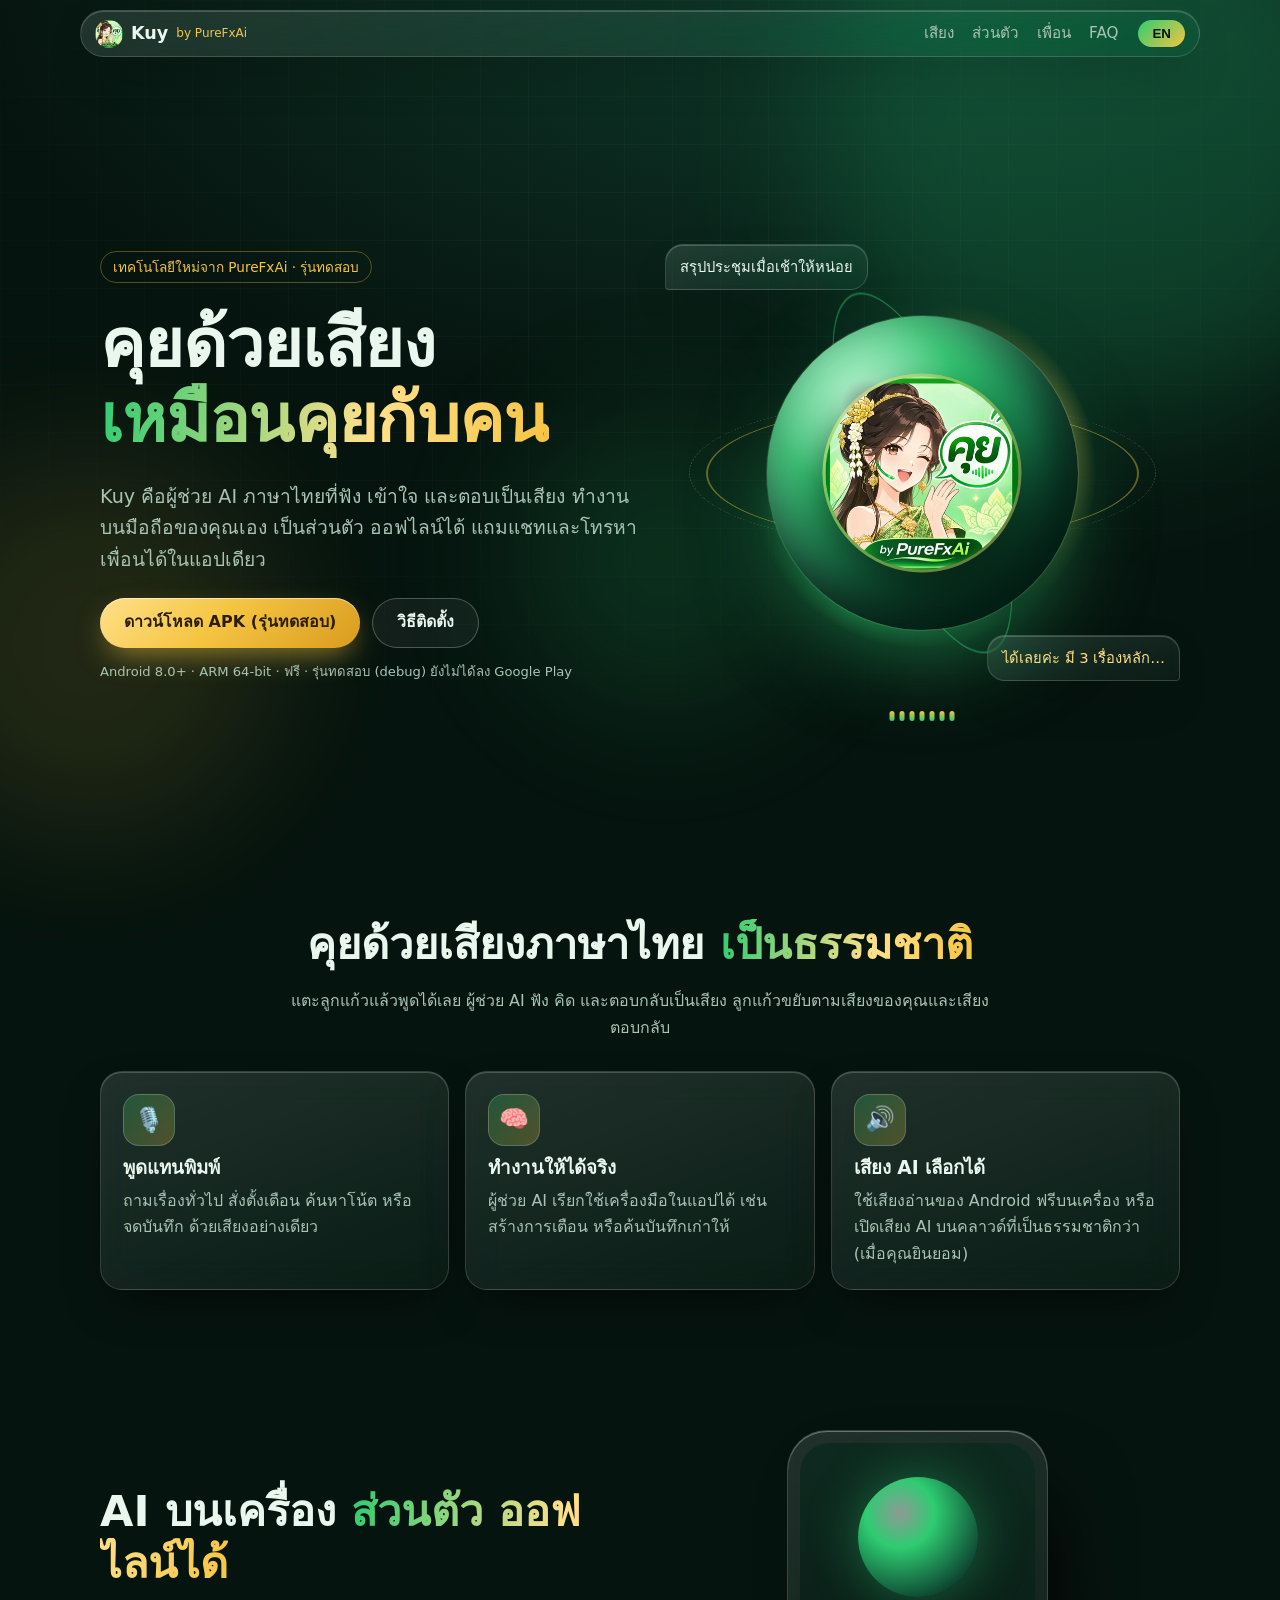
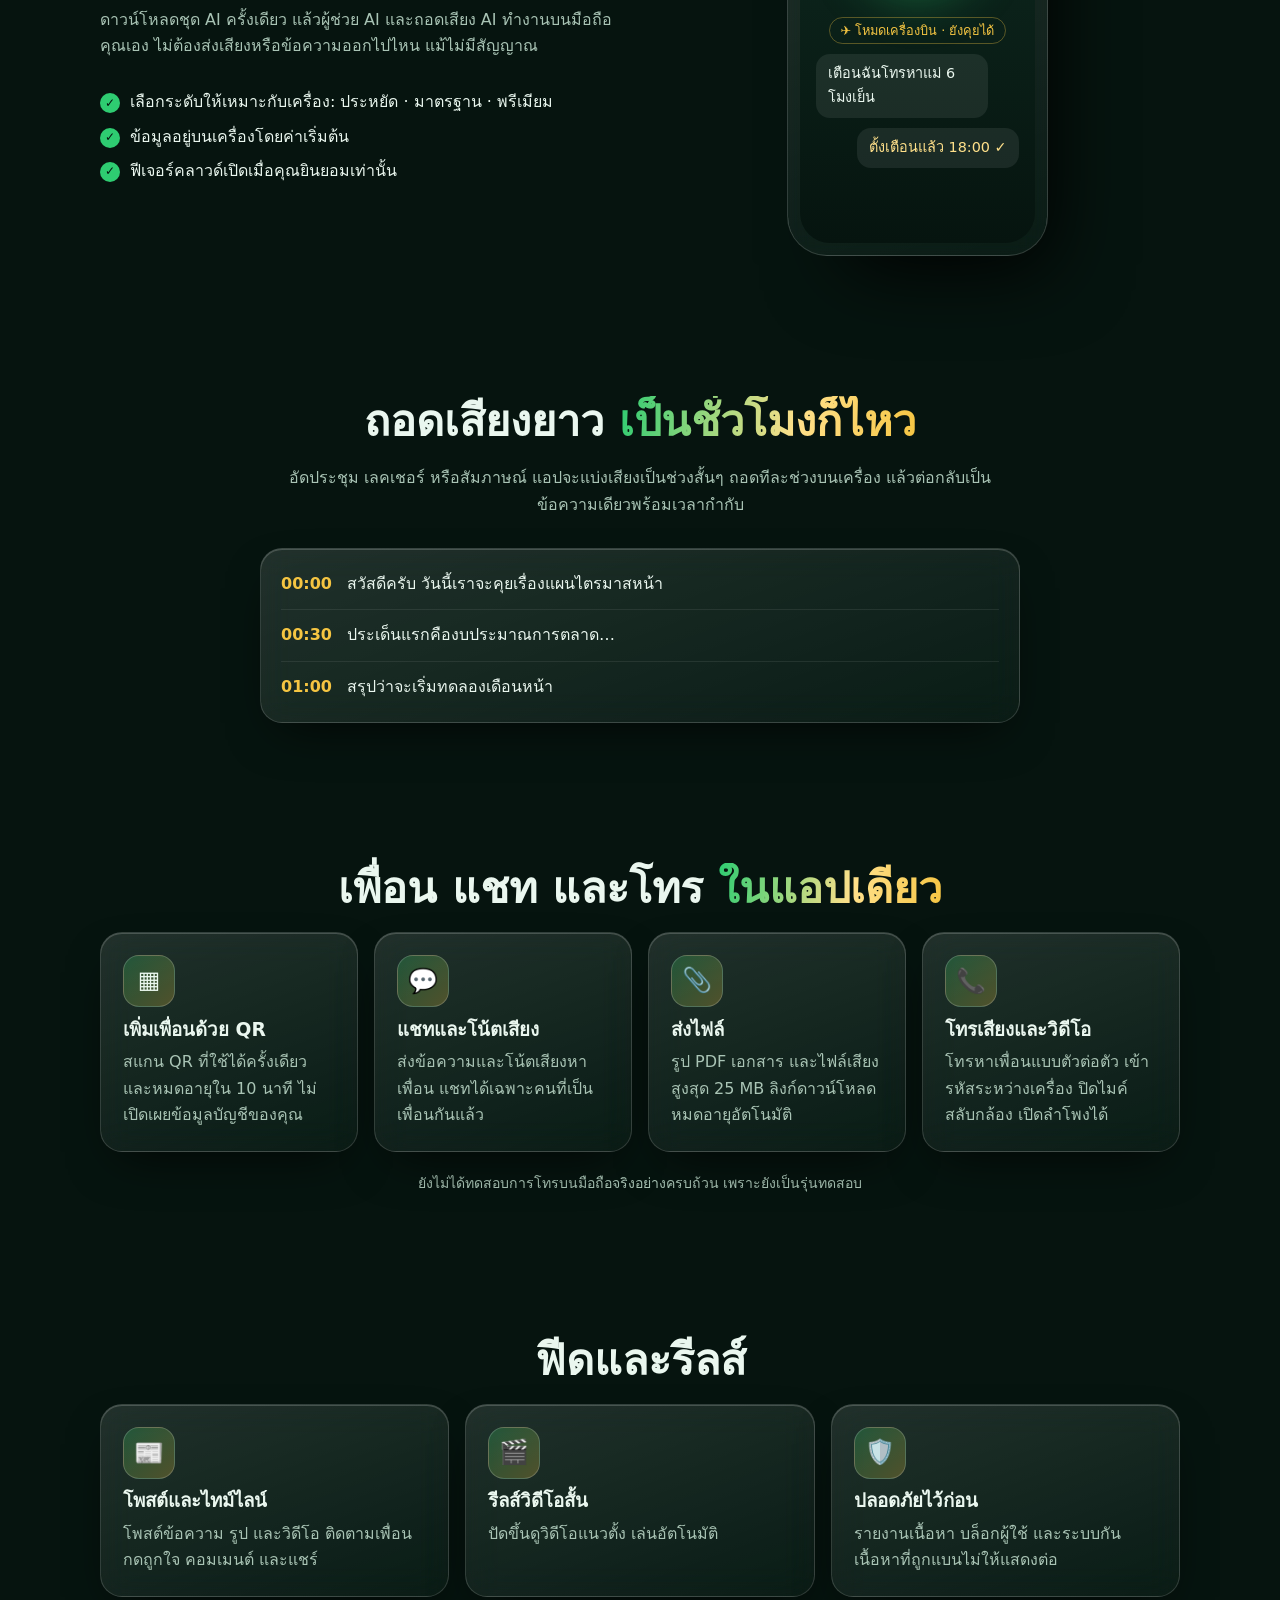
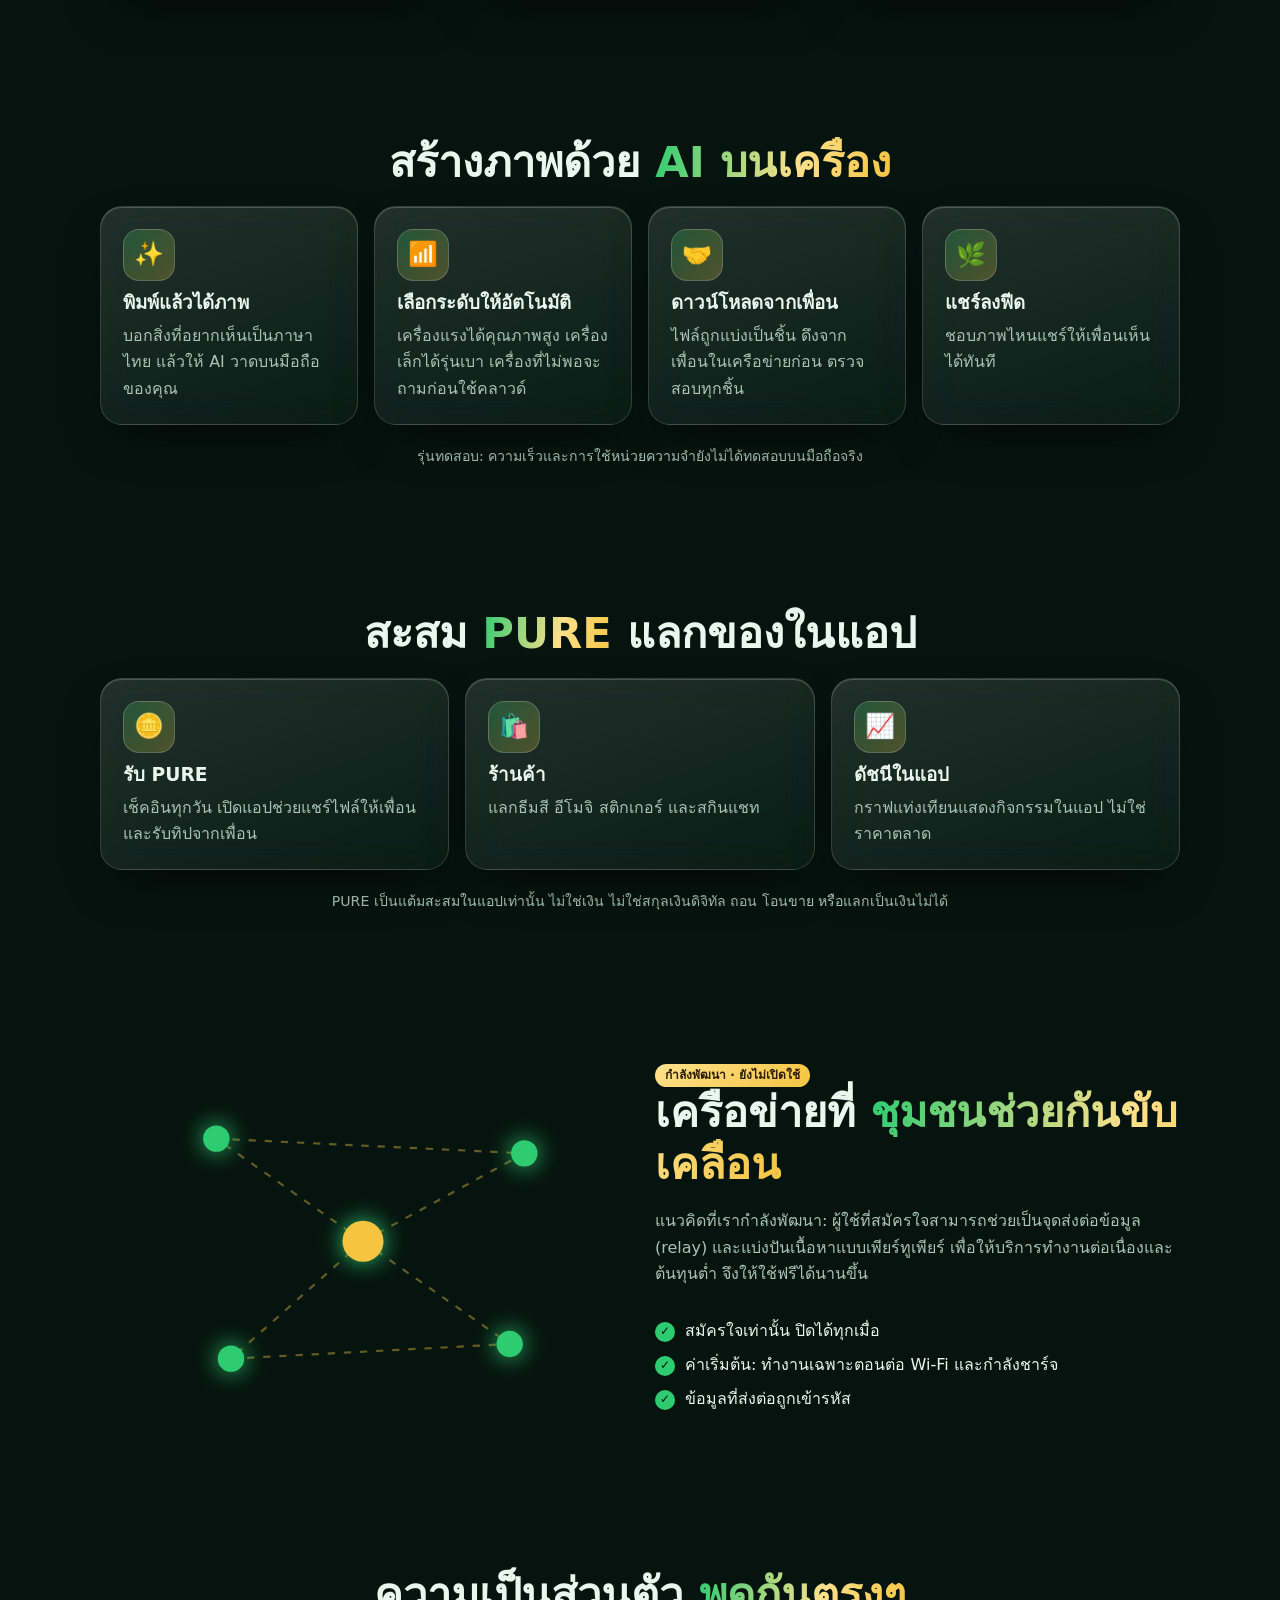
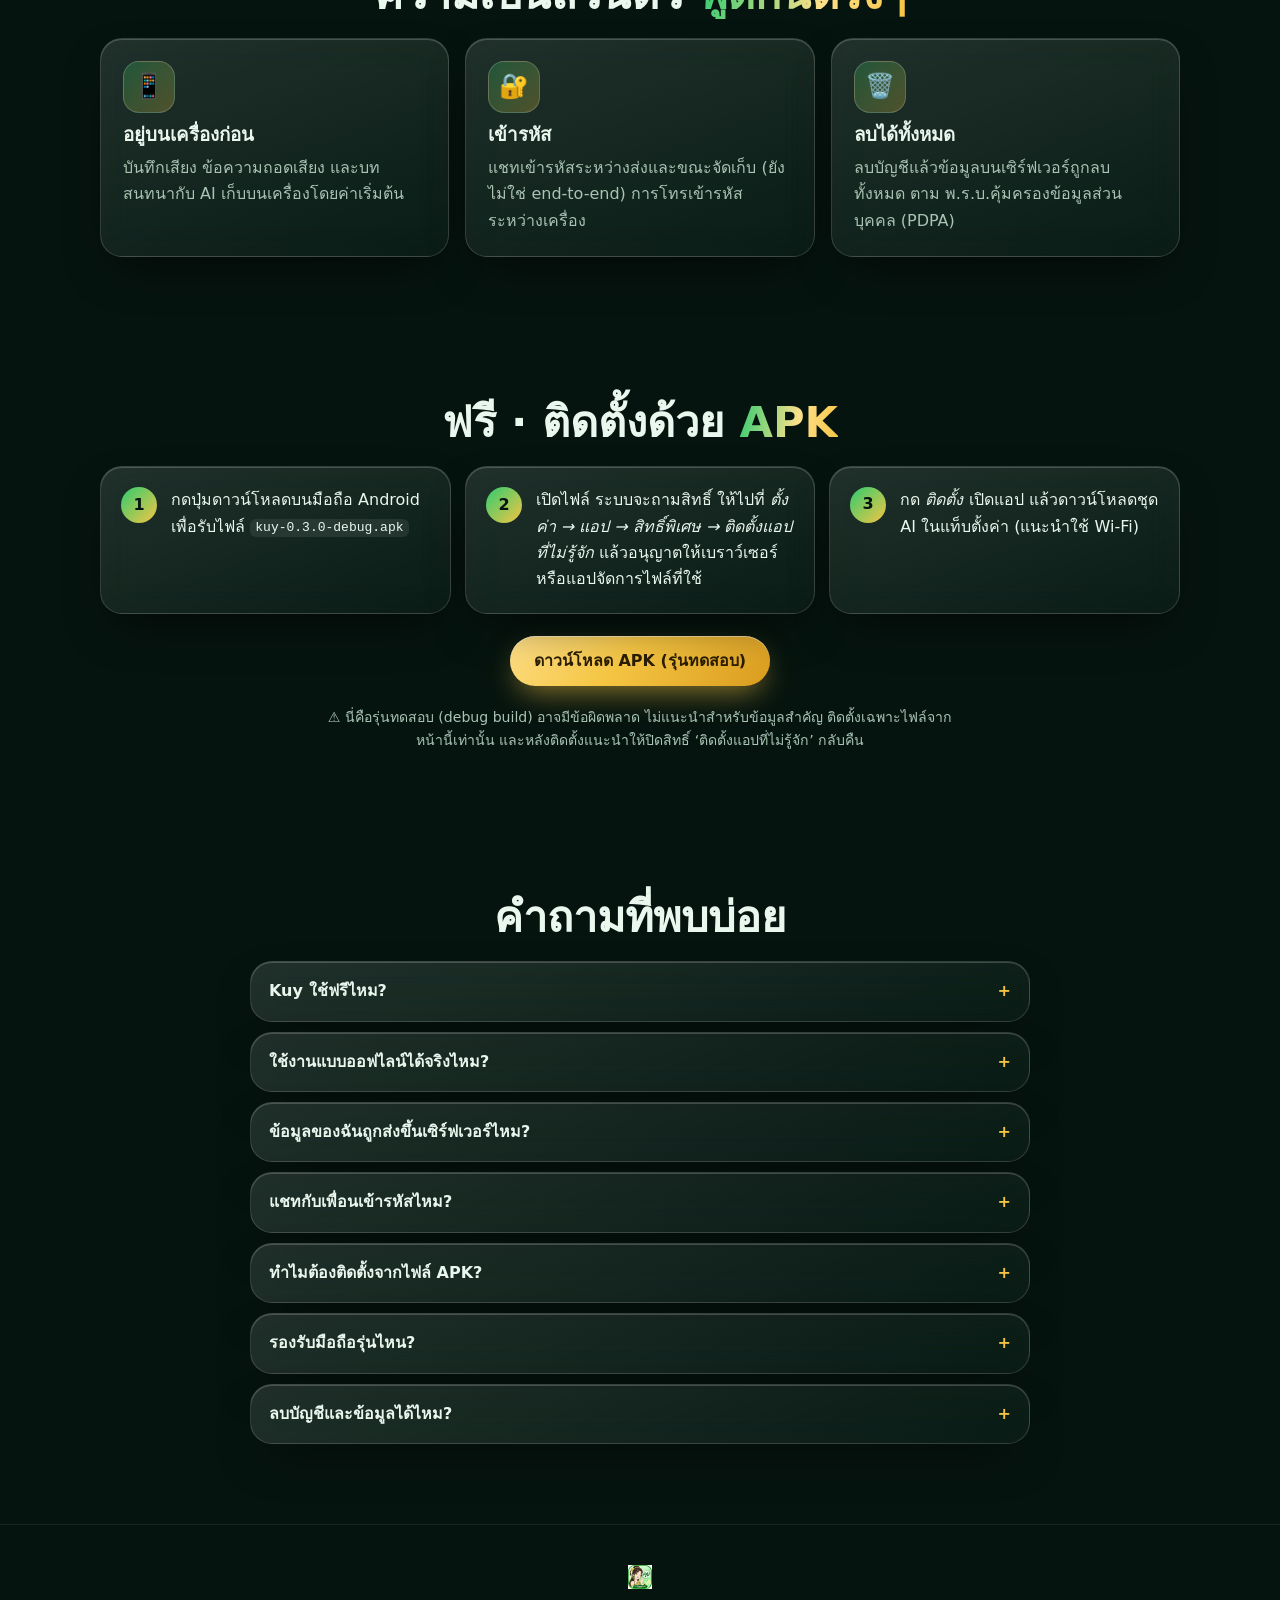
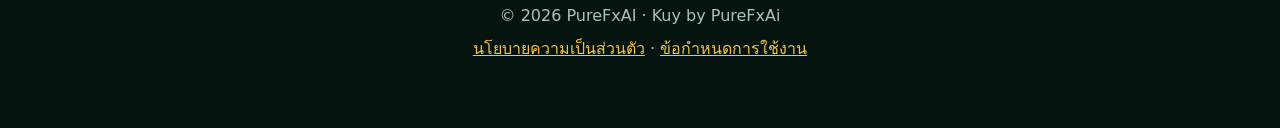
==== commit 5b2092c7: "Site: v0.4.0-beta download, image creation and PURE sections" ====
--- a/index.html
+++ b/index.html
@@ -22,7 +22,7 @@
   <p class="eyebrow"><span lang="th">เทคโนโลยีใหม่จาก PureFxAi · รุ่นทดสอบ</span><span lang="en">New from PureFxAi · Beta</span></p>
   <h1><span lang="th">คุยด้วยเสียง<br><em>เหมือนคุยกับคน</em></span><span lang="en">Talk by voice,<br><em>like talking to a person</em></span></h1>
   <p class="lead"><span lang="th">Kuy คือผู้ช่วย AI ภาษาไทยที่ฟัง เข้าใจ และตอบเป็นเสียง ทำงานบนมือถือของคุณเอง เป็นส่วนตัว ออฟไลน์ได้ แถมแชทและโทรหาเพื่อนได้ในแอปเดียว</span><span lang="en">Kuy is a Thai-first AI assistant that listens, understands and talks back — running on your own phone. Private, works offline, and lets you chat and call friends in one app.</span></p>
-  <div class="cta"><a class="btn gold" href="https://github.com/purefxaidev/kuy-web/releases/download/v0.3.0-beta/kuy-0.3.0-debug.apk" download><span lang="th">ดาวน์โหลด APK (รุ่นทดสอบ)</span><span lang="en">Download APK (beta)</span></a><a class="btn ghost" href="#install"><span lang="th">วิธีติดตั้ง</span><span lang="en">How to install</span></a></div>
+  <div class="cta"><a class="btn gold" href="https://github.com/purefxaidev/kuy-web/releases/download/v0.4.0-beta/kuy-0.4.0-debug.apk" download><span lang="th">ดาวน์โหลด APK (รุ่นทดสอบ)</span><span lang="en">Download APK (beta)</span></a><a class="btn ghost" href="#install"><span lang="th">วิธีติดตั้ง</span><span lang="en">How to install</span></a></div>
   <p class="fine"><span lang="th">Android 8.0+ · ARM 64-bit · ฟรี · รุ่นทดสอบ (debug) ยังไม่ได้ลง Google Play</span><span lang="en">Android 8.0+ · ARM 64-bit · Free · Debug test build, not on Google Play yet</span></p>
  </div>
  <div class="stage" id="stage" aria-hidden="true">
@@ -78,12 +78,33 @@
 </section>
 
 <section id="feed" class="sec">
- <h2 class="reveal"><span lang="th">ฟีดและรีลส์ <em>เร็วๆ นี้</em></span><span lang="en">Feed & Reels — <em>coming soon</em></span></h2>
+ <h2 class="reveal"><span lang="th">ฟีดและรีลส์</span><span lang="en">Feed & Reels</span></h2>
  <div class="cards">
-  <article class="card glass reveal"><div class="ic" aria-hidden="true">📰</div><span class="tag"><span lang="th">กำลังพัฒนา</span><span lang="en">In development</span></span><h3><span lang="th">โพสต์และไทม์ไลน์</span><span lang="en">Posts & timeline</span></h3><p><span lang="th">โพสต์ข้อความ รูป และวิดีโอ ติดตามเพื่อน กดถูกใจ คอมเมนต์ และแชร์</span><span lang="en">Post text, photos and video; follow, like, comment and share.</span></p></article>
-  <article class="card glass reveal"><div class="ic" aria-hidden="true">🎬</div><span class="tag"><span lang="th">กำลังพัฒนา</span><span lang="en">In development</span></span><h3><span lang="th">รีลส์วิดีโอสั้น</span><span lang="en">Short-video Reels</span></h3><p><span lang="th">ปัดขึ้นดูวิดีโอแนวตั้ง เล่นอัตโนมัติ</span><span lang="en">Swipe through vertical videos that play automatically.</span></p></article>
-  <article class="card glass reveal"><div class="ic" aria-hidden="true">🛡️</div><span class="tag"><span lang="th">กำลังพัฒนา</span><span lang="en">In development</span></span><h3><span lang="th">ปลอดภัยไว้ก่อน</span><span lang="en">Safety first</span></h3><p><span lang="th">รายงานเนื้อหา บล็อกผู้ใช้ และระบบกันเนื้อหาที่ถูกแบนไม่ให้แสดงต่อ</span><span lang="en">Report content, block users, and keep removed content from being shown again.</span></p></article>
+  <article class="card glass reveal"><div class="ic" aria-hidden="true">📰</div><h3><span lang="th">โพสต์และไทม์ไลน์</span><span lang="en">Posts & timeline</span></h3><p><span lang="th">โพสต์ข้อความ รูป และวิดีโอ ติดตามเพื่อน กดถูกใจ คอมเมนต์ และแชร์</span><span lang="en">Post text, photos and video; follow, like, comment and share.</span></p></article>
+  <article class="card glass reveal"><div class="ic" aria-hidden="true">🎬</div><h3><span lang="th">รีลส์วิดีโอสั้น</span><span lang="en">Short-video Reels</span></h3><p><span lang="th">ปัดขึ้นดูวิดีโอแนวตั้ง เล่นอัตโนมัติ</span><span lang="en">Swipe through vertical videos that play automatically.</span></p></article>
+  <article class="card glass reveal"><div class="ic" aria-hidden="true">🛡️</div><h3><span lang="th">ปลอดภัยไว้ก่อน</span><span lang="en">Safety first</span></h3><p><span lang="th">รายงานเนื้อหา บล็อกผู้ใช้ และระบบกันเนื้อหาที่ถูกแบนไม่ให้แสดงต่อ</span><span lang="en">Report content, block users, and keep removed content from being shown again.</span></p></article>
  </div>
+</section>
+
+<section id="create" class="sec">
+ <h2 class="reveal"><span lang="th">สร้างภาพด้วย <em>AI บนเครื่อง</em></span><span lang="en">Create images with <em>on-device AI</em></span></h2>
+ <div class="cards">
+  <article class="card glass reveal"><div class="ic" aria-hidden="true">✨</div><h3><span lang="th">พิมพ์แล้วได้ภาพ</span><span lang="en">Type it, see it</span></h3><p><span lang="th">บอกสิ่งที่อยากเห็นเป็นภาษาไทย แล้วให้ AI วาดบนมือถือของคุณ</span><span lang="en">Describe what you want and AI draws it right on your phone.</span></p></article>
+  <article class="card glass reveal"><div class="ic" aria-hidden="true">📶</div><h3><span lang="th">เลือกระดับให้อัตโนมัติ</span><span lang="en">Picks the right tier</span></h3><p><span lang="th">เครื่องแรงได้คุณภาพสูง เครื่องเล็กได้รุ่นเบา เครื่องที่ไม่พอจะถามก่อนใช้คลาวด์</span><span lang="en">High quality on strong phones, a light tier on smaller ones, and cloud only if you agree.</span></p></article>
+  <article class="card glass reveal"><div class="ic" aria-hidden="true">🤝</div><h3><span lang="th">ดาวน์โหลดจากเพื่อน</span><span lang="en">Downloads from friends</span></h3><p><span lang="th">ไฟล์ถูกแบ่งเป็นชิ้น ดึงจากเพื่อนในเครือข่ายก่อน ตรวจสอบทุกชิ้น</span><span lang="en">Files come in verified pieces from peers first, then from the server.</span></p></article>
+  <article class="card glass reveal"><div class="ic" aria-hidden="true">🌿</div><h3><span lang="th">แชร์ลงฟีด</span><span lang="en">Share to the feed</span></h3><p><span lang="th">ชอบภาพไหนแชร์ให้เพื่อนเห็นได้ทันที</span><span lang="en">Post any image to your feed in one tap.</span></p></article>
+ </div>
+ <p class="note reveal"><span lang="th">รุ่นทดสอบ: ความเร็วและการใช้หน่วยความจำยังไม่ได้ทดสอบบนมือถือจริง</span><span lang="en">Beta: speed and memory use have not been tested on real phones yet.</span></p>
+</section>
+
+<section id="pure" class="sec">
+ <h2 class="reveal"><span lang="th">สะสม <em>PURE</em> แลกของในแอป</span><span lang="en">Earn <em>PURE</em>, spend in-app</span></h2>
+ <div class="cards">
+  <article class="card glass reveal"><div class="ic" aria-hidden="true">🪙</div><h3><span lang="th">รับ PURE</span><span lang="en">Earn PURE</span></h3><p><span lang="th">เช็คอินทุกวัน เปิดแอปช่วยแชร์ไฟล์ให้เพื่อน และรับทิปจากเพื่อน</span><span lang="en">Daily check-in, helping share files with friends, and tips.</span></p></article>
+  <article class="card glass reveal"><div class="ic" aria-hidden="true">🛍️</div><h3><span lang="th">ร้านค้า</span><span lang="en">Shop</span></h3><p><span lang="th">แลกธีมสี อีโมจิ สติกเกอร์ และสกินแชท</span><span lang="en">Spend on colour themes, emoji, stickers and chat skins.</span></p></article>
+  <article class="card glass reveal"><div class="ic" aria-hidden="true">📈</div><h3><span lang="th">ดัชนีในแอป</span><span lang="en">In-app index</span></h3><p><span lang="th">กราฟแท่งเทียนแสดงกิจกรรมในแอป ไม่ใช่ราคาตลาด</span><span lang="en">A candlestick chart of in-app activity — not a market price.</span></p></article>
+ </div>
+ <p class="note reveal"><span lang="th">PURE เป็นแต้มสะสมในแอปเท่านั้น ไม่ใช่เงิน ไม่ใช่สกุลเงินดิจิทัล ถอน โอนขาย หรือแลกเป็นเงินไม่ได้</span><span lang="en">PURE are in-app points only — not money and not a crypto token. They cannot be withdrawn, traded or cashed out.</span></p>
 </section>
 
 <section id="network" class="sec split rev">
@@ -116,7 +137,7 @@
   <li class="glass reveal"><b>2</b><p><span lang="th">เปิดไฟล์ ระบบจะถามสิทธิ์ ให้ไปที่ <i>ตั้งค่า → แอป → สิทธิ์พิเศษ → ติดตั้งแอปที่ไม่รู้จัก</i> แล้วอนุญาตให้เบราว์เซอร์หรือแอปจัดการไฟล์ที่ใช้</span><span lang="en">Open it. When asked, go to <i>Settings → Apps → Special access → Install unknown apps</i> and allow your browser or file manager</span></p></li>
   <li class="glass reveal"><b>3</b><p><span lang="th">กด <i>ติดตั้ง</i> เปิดแอป แล้วดาวน์โหลดชุด AI ในแท็บตั้งค่า (แนะนำใช้ Wi-Fi)</span><span lang="en">Tap <i>Install</i>, open the app, then download the AI pack in Settings (Wi-Fi recommended)</span></p></li>
  </ol>
- <div class="cta center reveal"><a class="btn gold" href="https://github.com/purefxaidev/kuy-web/releases/download/v0.3.0-beta/kuy-0.3.0-debug.apk" download><span lang="th">ดาวน์โหลด APK (รุ่นทดสอบ)</span><span lang="en">Download APK (beta)</span></a></div>
+ <div class="cta center reveal"><a class="btn gold" href="https://github.com/purefxaidev/kuy-web/releases/download/v0.4.0-beta/kuy-0.4.0-debug.apk" download><span lang="th">ดาวน์โหลด APK (รุ่นทดสอบ)</span><span lang="en">Download APK (beta)</span></a></div>
  <p class="note reveal"><span lang="th">⚠️ นี่คือรุ่นทดสอบ (debug build) อาจมีข้อผิดพลาด ไม่แนะนำสำหรับข้อมูลสำคัญ ติดตั้งเฉพาะไฟล์จากหน้านี้เท่านั้น และหลังติดตั้งแนะนำให้ปิดสิทธิ์ ‘ติดตั้งแอปที่ไม่รู้จัก’ กลับคืน</span><span lang="en">⚠️ This is a debug test build and may have bugs; don’t rely on it for important data. Only install the file from this page, and switch ‘Install unknown apps’ back off afterwards.</span></p>
 </section>
 
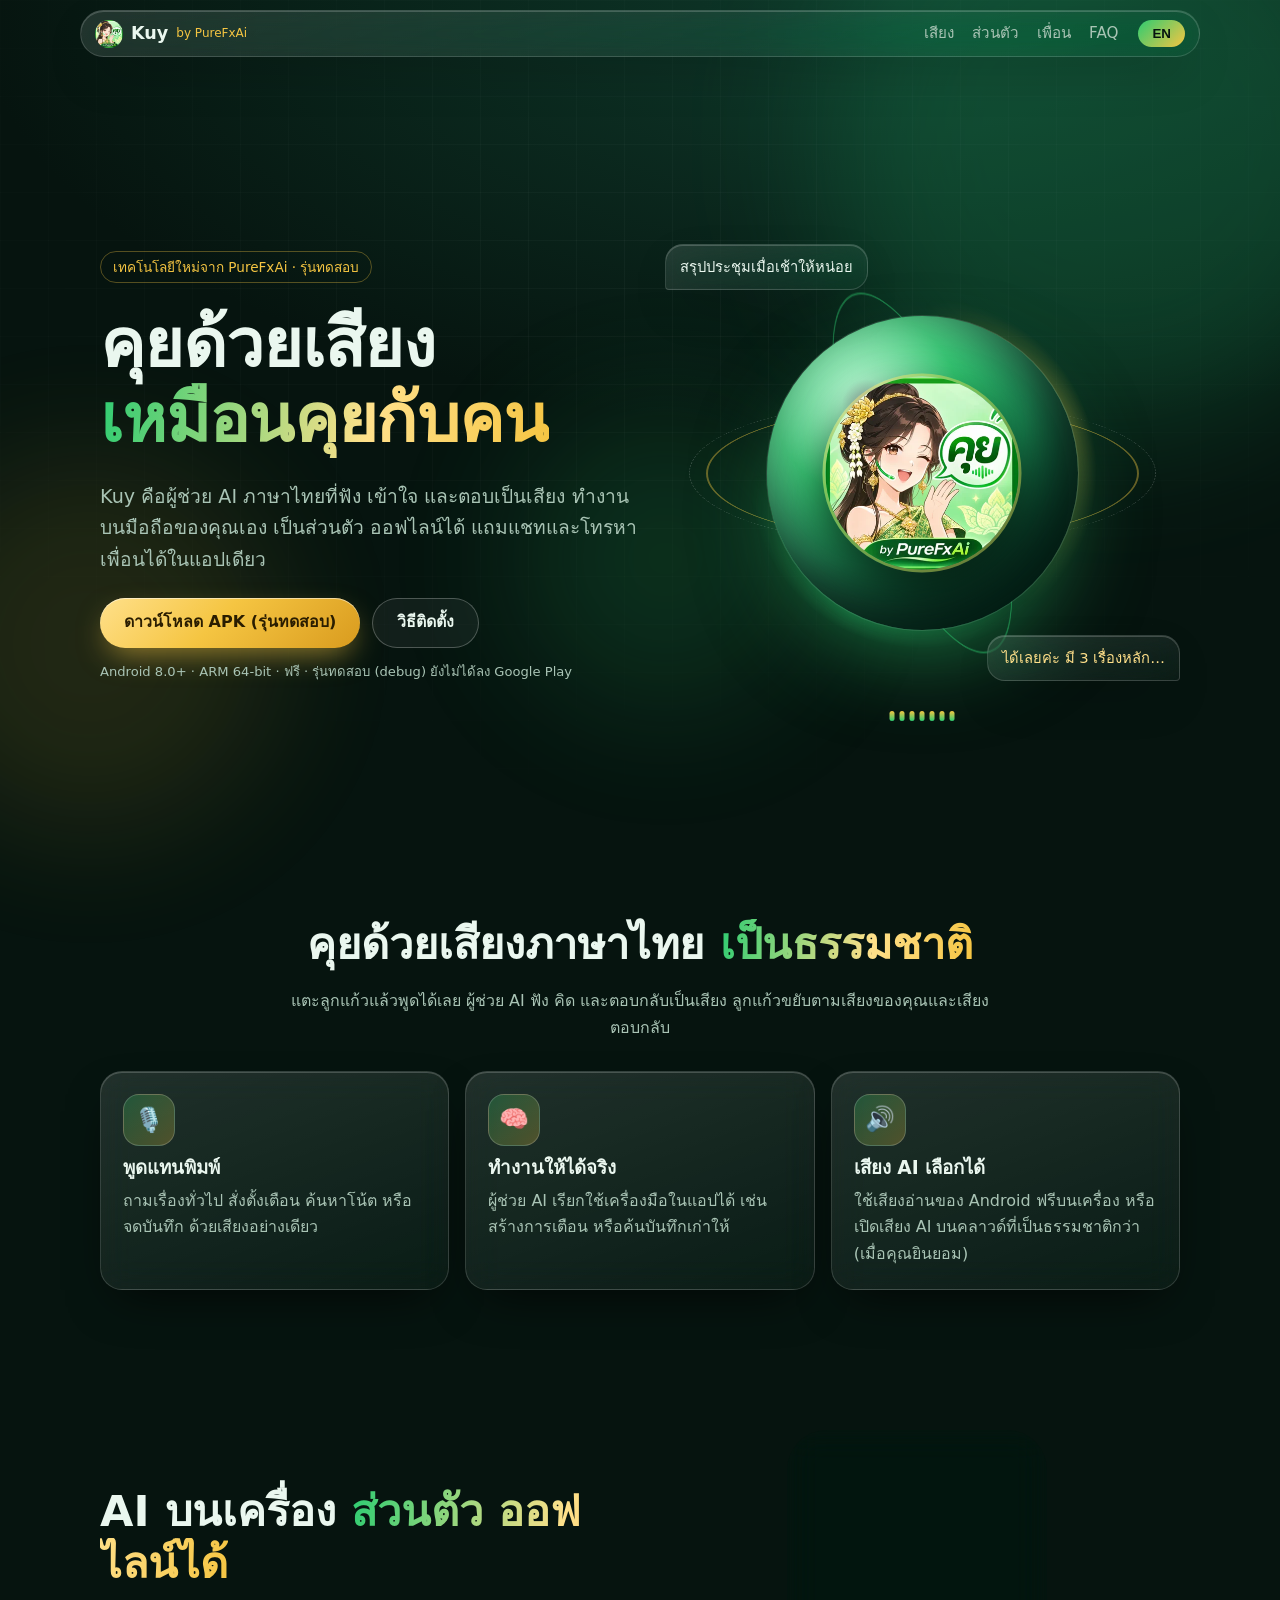
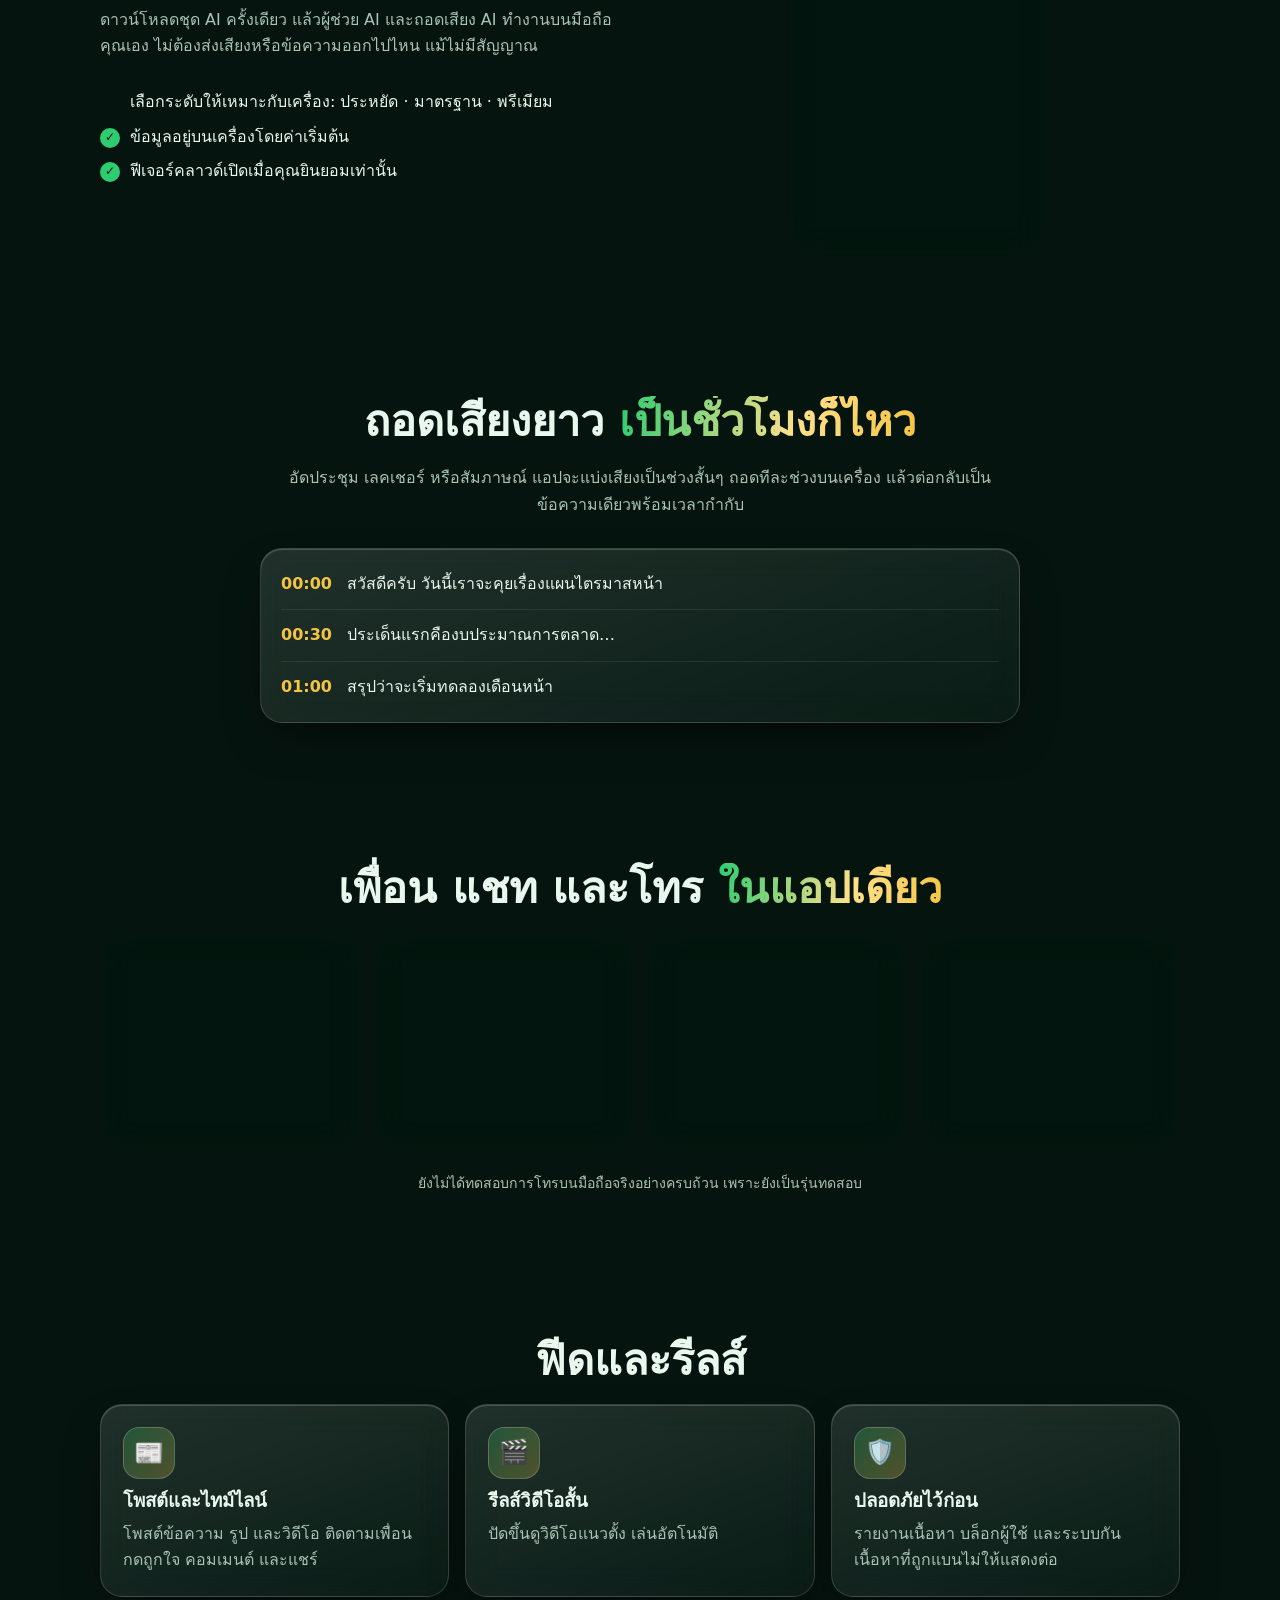
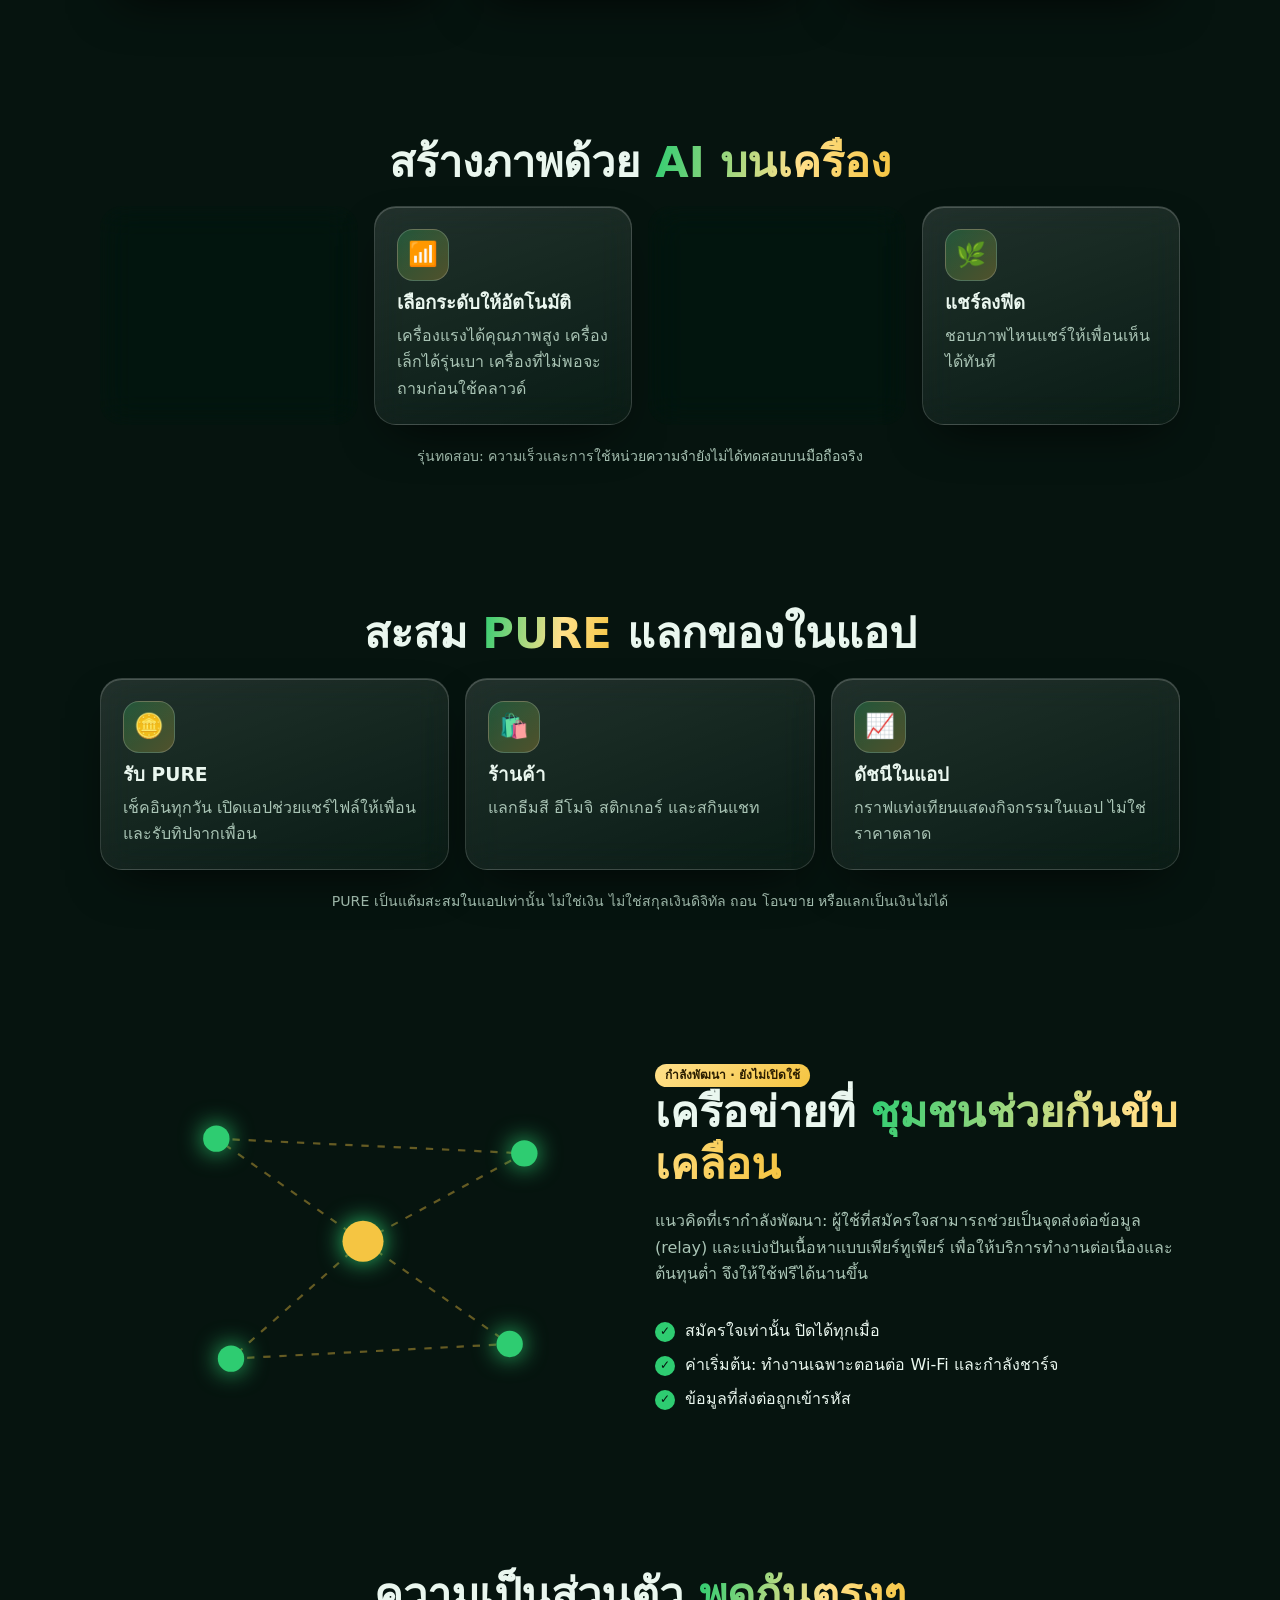
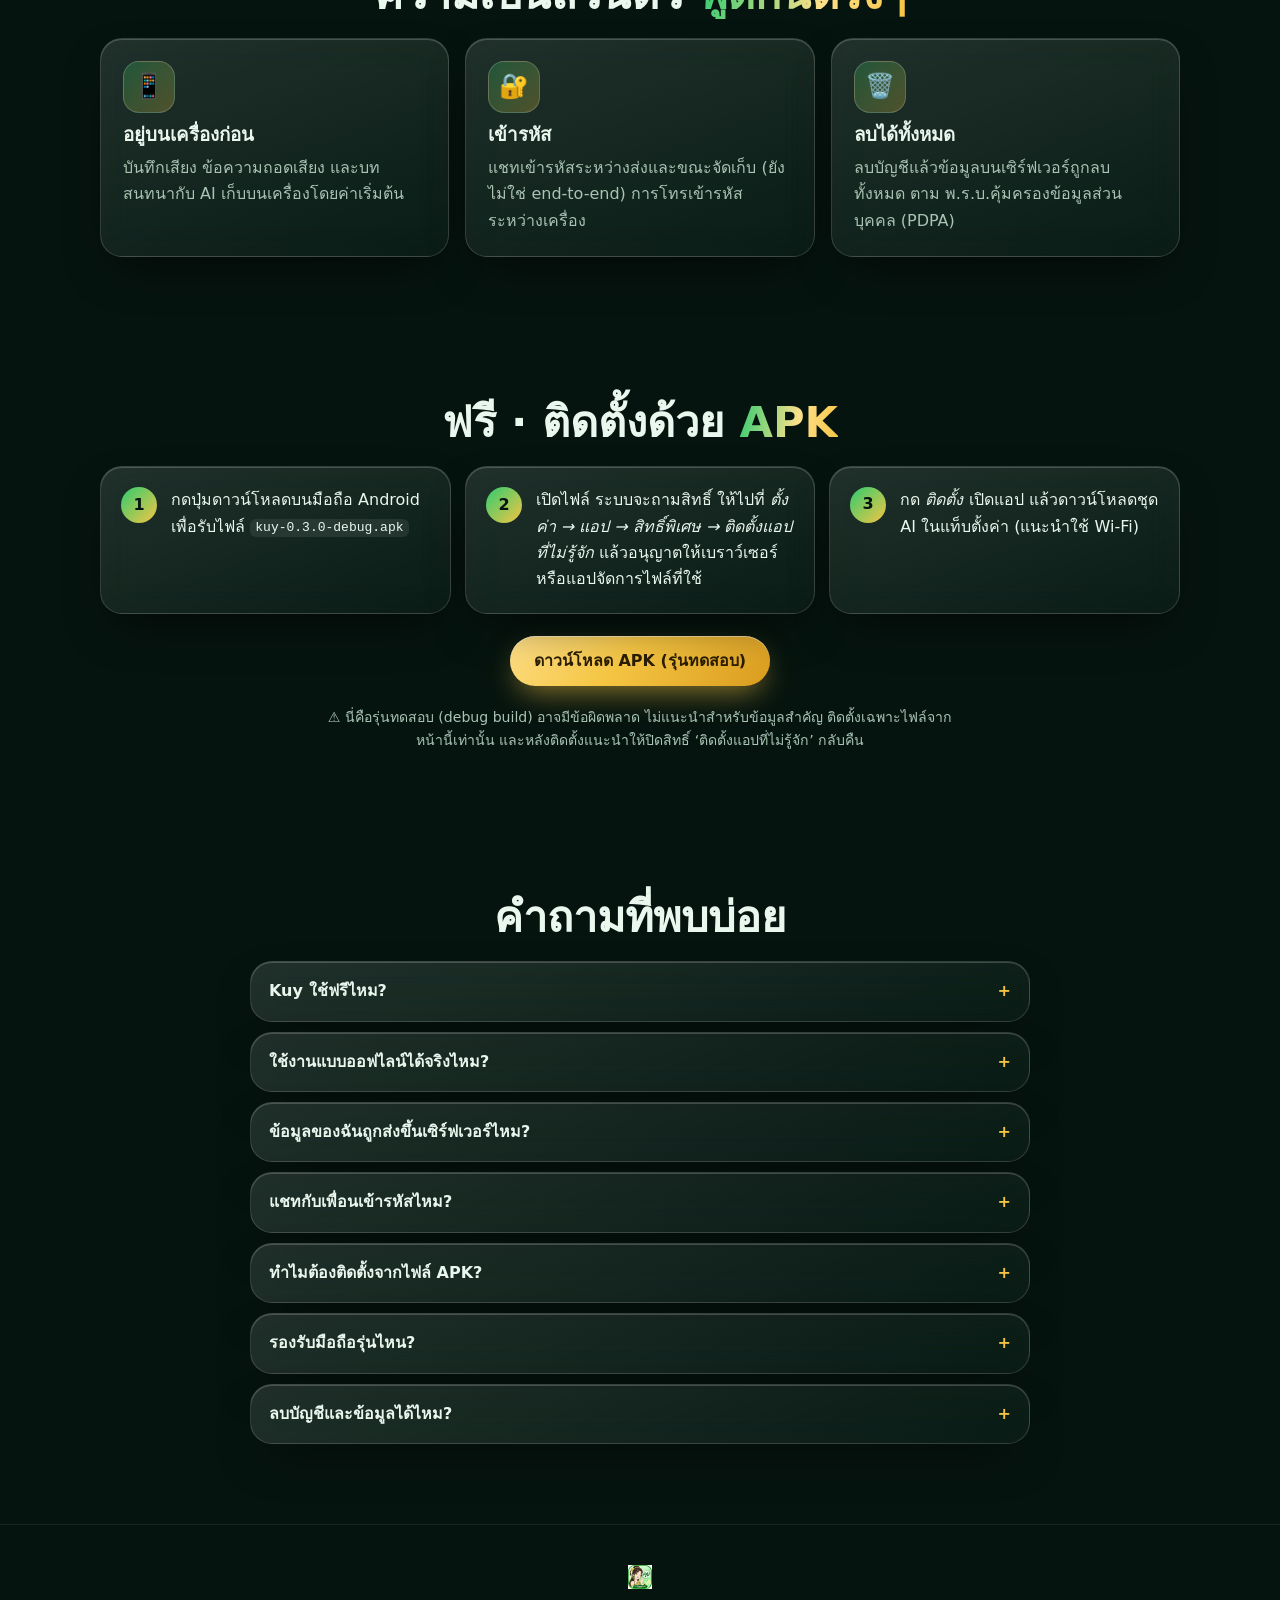
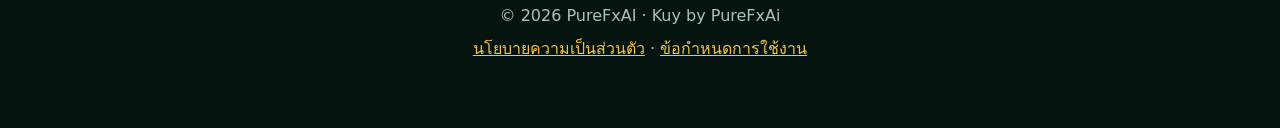
==== commit c3c4fe4e: "Download link -> v0.4.1-beta" ====
--- a/index.html
+++ b/index.html
@@ -22,7 +22,7 @@
   <p class="eyebrow"><span lang="th">เทคโนโลยีใหม่จาก PureFxAi · รุ่นทดสอบ</span><span lang="en">New from PureFxAi · Beta</span></p>
   <h1><span lang="th">คุยด้วยเสียง<br><em>เหมือนคุยกับคน</em></span><span lang="en">Talk by voice,<br><em>like talking to a person</em></span></h1>
   <p class="lead"><span lang="th">Kuy คือผู้ช่วย AI ภาษาไทยที่ฟัง เข้าใจ และตอบเป็นเสียง ทำงานบนมือถือของคุณเอง เป็นส่วนตัว ออฟไลน์ได้ แถมแชทและโทรหาเพื่อนได้ในแอปเดียว</span><span lang="en">Kuy is a Thai-first AI assistant that listens, understands and talks back — running on your own phone. Private, works offline, and lets you chat and call friends in one app.</span></p>
-  <div class="cta"><a class="btn gold" href="https://github.com/purefxaidev/kuy-web/releases/download/v0.4.0-beta/kuy-0.4.0-debug.apk" download><span lang="th">ดาวน์โหลด APK (รุ่นทดสอบ)</span><span lang="en">Download APK (beta)</span></a><a class="btn ghost" href="#install"><span lang="th">วิธีติดตั้ง</span><span lang="en">How to install</span></a></div>
+  <div class="cta"><a class="btn gold" href="https://github.com/purefxaidev/kuy-web/releases/download/v0.4.1-beta/kuy-0.4.1-debug.apk" download><span lang="th">ดาวน์โหลด APK (รุ่นทดสอบ)</span><span lang="en">Download APK (beta)</span></a><a class="btn ghost" href="#install"><span lang="th">วิธีติดตั้ง</span><span lang="en">How to install</span></a></div>
   <p class="fine"><span lang="th">Android 8.0+ · ARM 64-bit · ฟรี · รุ่นทดสอบ (debug) ยังไม่ได้ลง Google Play</span><span lang="en">Android 8.0+ · ARM 64-bit · Free · Debug test build, not on Google Play yet</span></p>
  </div>
  <div class="stage" id="stage" aria-hidden="true">
@@ -137,7 +137,7 @@
   <li class="glass reveal"><b>2</b><p><span lang="th">เปิดไฟล์ ระบบจะถามสิทธิ์ ให้ไปที่ <i>ตั้งค่า → แอป → สิทธิ์พิเศษ → ติดตั้งแอปที่ไม่รู้จัก</i> แล้วอนุญาตให้เบราว์เซอร์หรือแอปจัดการไฟล์ที่ใช้</span><span lang="en">Open it. When asked, go to <i>Settings → Apps → Special access → Install unknown apps</i> and allow your browser or file manager</span></p></li>
   <li class="glass reveal"><b>3</b><p><span lang="th">กด <i>ติดตั้ง</i> เปิดแอป แล้วดาวน์โหลดชุด AI ในแท็บตั้งค่า (แนะนำใช้ Wi-Fi)</span><span lang="en">Tap <i>Install</i>, open the app, then download the AI pack in Settings (Wi-Fi recommended)</span></p></li>
  </ol>
- <div class="cta center reveal"><a class="btn gold" href="https://github.com/purefxaidev/kuy-web/releases/download/v0.4.0-beta/kuy-0.4.0-debug.apk" download><span lang="th">ดาวน์โหลด APK (รุ่นทดสอบ)</span><span lang="en">Download APK (beta)</span></a></div>
+ <div class="cta center reveal"><a class="btn gold" href="https://github.com/purefxaidev/kuy-web/releases/download/v0.4.1-beta/kuy-0.4.1-debug.apk" download><span lang="th">ดาวน์โหลด APK (รุ่นทดสอบ)</span><span lang="en">Download APK (beta)</span></a></div>
  <p class="note reveal"><span lang="th">⚠️ นี่คือรุ่นทดสอบ (debug build) อาจมีข้อผิดพลาด ไม่แนะนำสำหรับข้อมูลสำคัญ ติดตั้งเฉพาะไฟล์จากหน้านี้เท่านั้น และหลังติดตั้งแนะนำให้ปิดสิทธิ์ ‘ติดตั้งแอปที่ไม่รู้จัก’ กลับคืน</span><span lang="en">⚠️ This is a debug test build and may have bugs; don’t rely on it for important data. Only install the file from this page, and switch ‘Install unknown apps’ back off afterwards.</span></p>
 </section>
 
